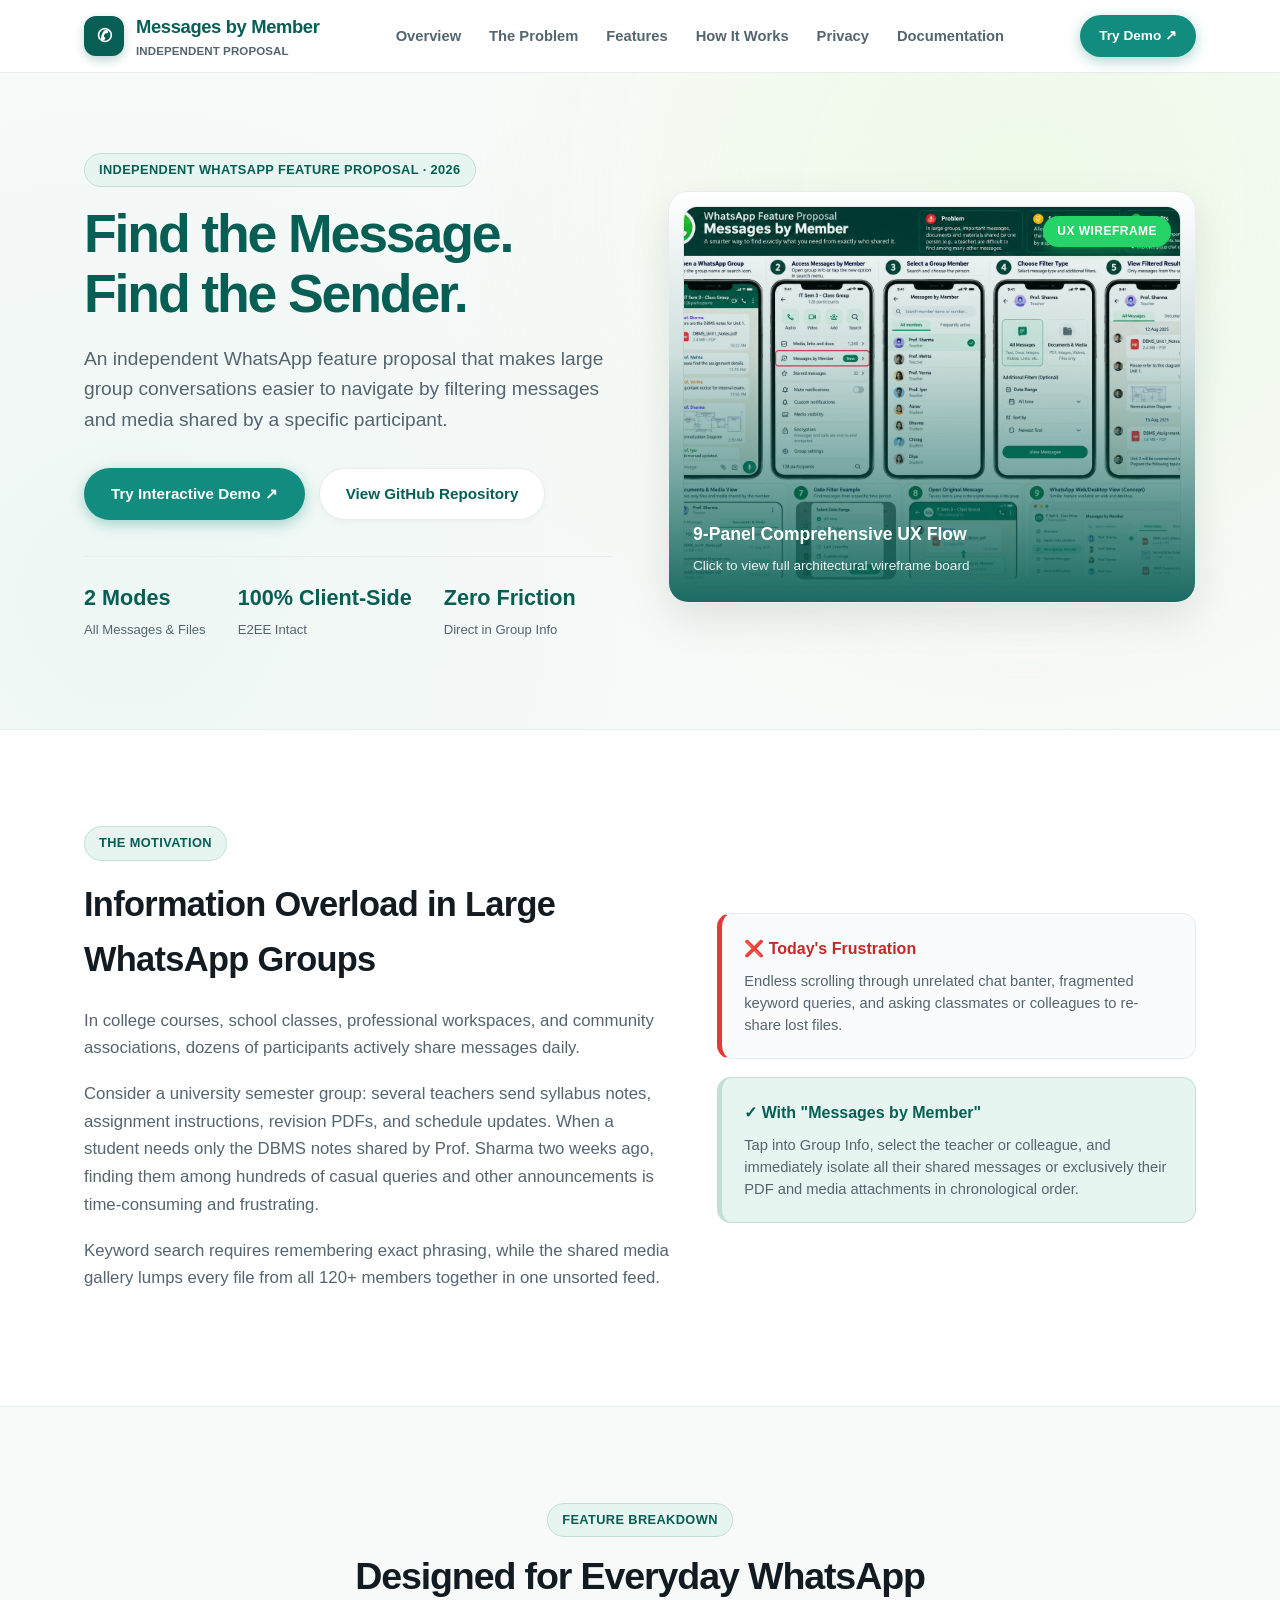
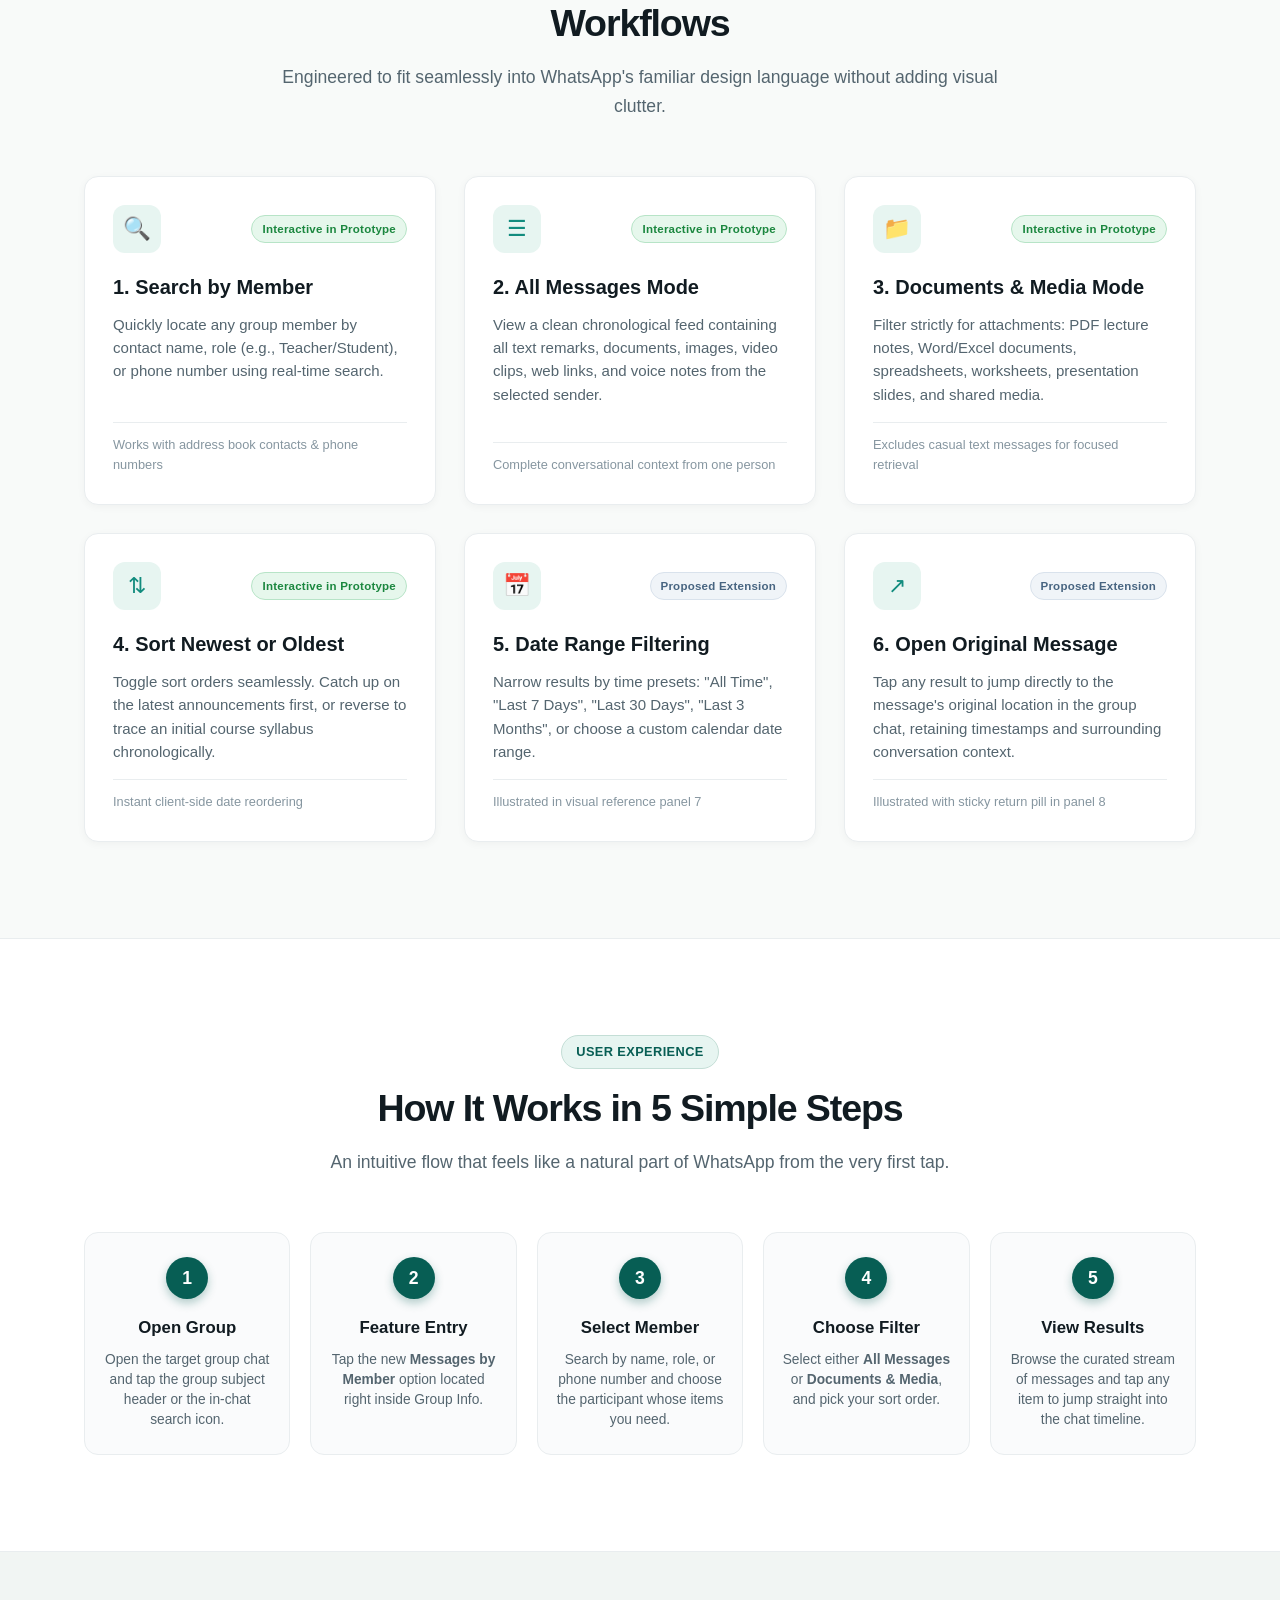
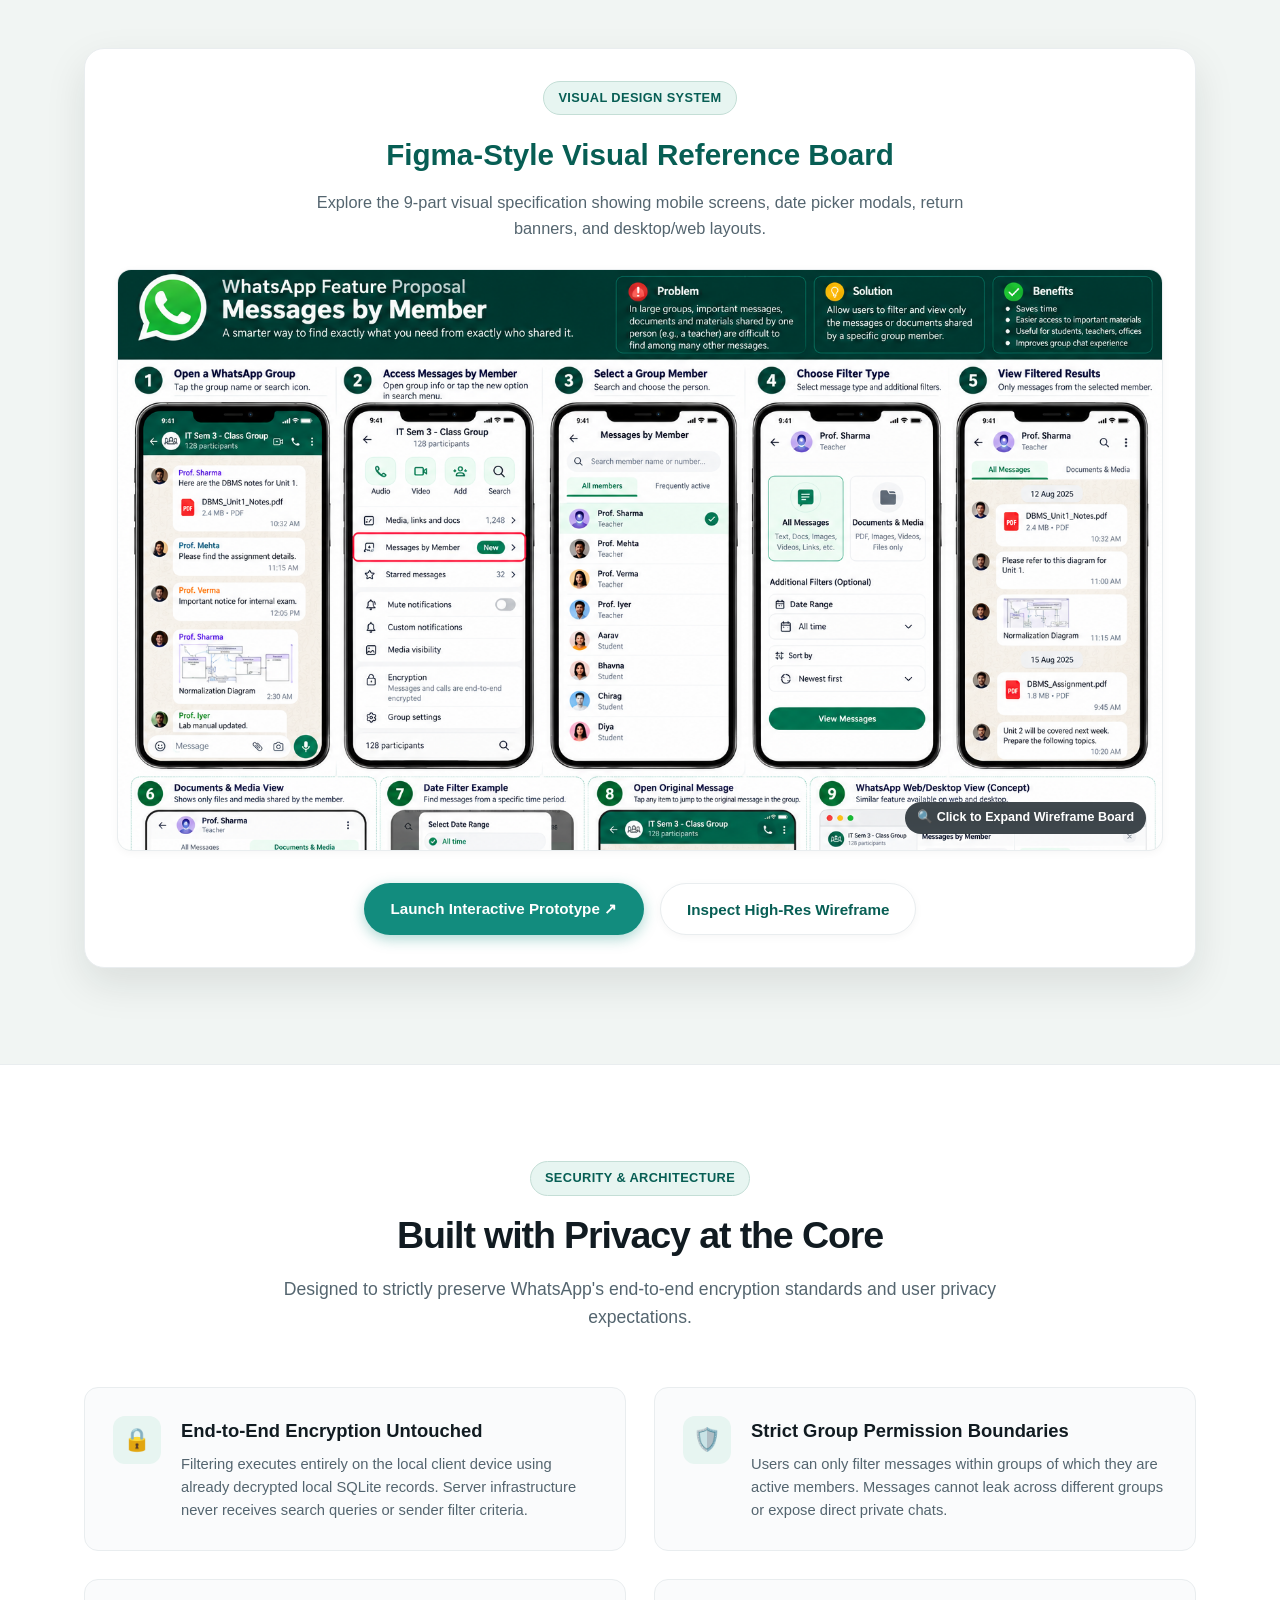
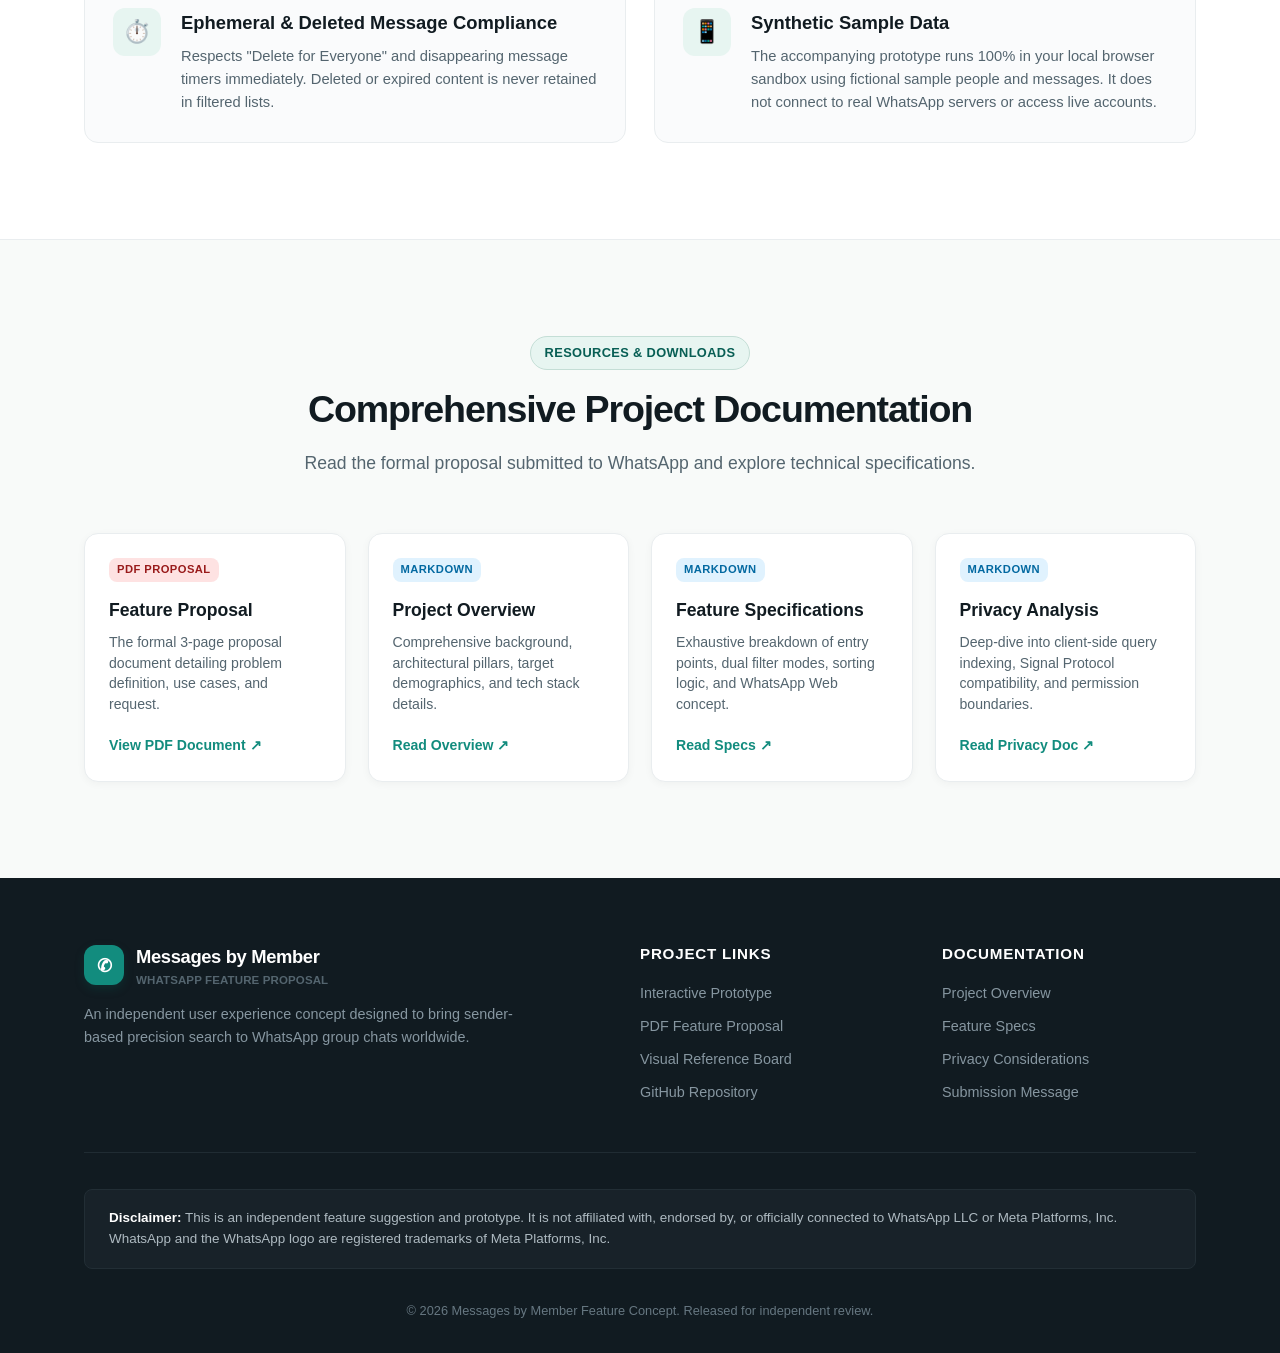
==== index.html @ f64a47fd "Add professional project homepage for GitHub Pages" ====
<!DOCTYPE html>
<html lang="en">
<head>
  <meta charset="utf-8">
  <meta name="viewport" content="width=device-width, initial-scale=1">
  <title>WhatsApp Messages by Member — Feature Proposal & Interactive Prototype</title>
  <meta name="description" content="An independent WhatsApp feature proposal that makes large group conversations easier to navigate by filtering messages and media shared by a specific participant.">
  <link rel="icon" href="data:image/svg+xml,<svg xmlns=%22http://www.w3.org/2000/svg%22 viewBox=%220 0 100 100%22><text y=%22.9em%22 font-size=%2290%22>💬</text></svg>">
  
  <style>
    /* ==========================================================================
       Design System & Variables
       ========================================================================== */
    :root {
      --wa-teal-dark: #075e54;
      --wa-teal: #128c7e;
      --wa-green: #25d366;
      --wa-green-light: #dcf8c6;
      --wa-mint: #e7f5f1;
      --wa-mint-dark: #0e6b5e;
      --bg-page: #f8faf9;
      --bg-surface: #ffffff;
      --text-main: #111b21;
      --text-muted: #54656f;
      --text-subtle: #8696a0;
      --border-light: #e9edef;
      --border-accent: #c4ded6;
      --shadow-sm: 0 2px 8px rgba(11, 20, 26, 0.04);
      --shadow-md: 0 8px 24px rgba(7, 94, 84, 0.08);
      --shadow-lg: 0 16px 40px rgba(17, 27, 33, 0.10);
      --radius-sm: 8px;
      --radius-md: 14px;
      --radius-lg: 20px;
      --radius-pill: 9999px;
      --container-max: 1160px;
      --transition: all 0.22s cubic-bezier(0.16, 1, 0.3, 1);
    }

    * {
      box-sizing: border-box;
      margin: 0;
      padding: 0;
    }

    html {
      scroll-behavior: smooth;
      font-size: 16px;
    }

    body {
      background: var(--bg-page);
      color: var(--text-main);
      font-family: -apple-system, BlinkMacSystemFont, "Segoe UI", Roboto, Helvetica, Arial, sans-serif;
      line-height: 1.6;
      -webkit-font-smoothing: antialiased;
    }

    a {
      color: inherit;
      text-decoration: none;
    }

    img {
      max-width: 100%;
      height: auto;
      display: block;
    }

    /* ==========================================================================
       Layout Utilities
       ========================================================================== */
    .container {
      max-width: var(--container-max);
      margin: 0 auto;
      padding: 0 24px;
    }

    .section-padding {
      padding: 96px 0;
    }

    .section-header {
      text-align: center;
      max-width: 720px;
      margin: 0 auto 56px;
    }

    .badge {
      display: inline-flex;
      align-items: center;
      gap: 6px;
      background: var(--wa-mint);
      color: var(--wa-teal-dark);
      padding: 6px 14px;
      border-radius: var(--radius-pill);
      font-size: 0.8rem;
      font-weight: 700;
      letter-spacing: 0.03em;
      text-transform: uppercase;
      margin-bottom: 16px;
      border: 1px solid var(--border-accent);
    }

    .section-title {
      font-size: 2.35rem;
      font-weight: 800;
      letter-spacing: -0.03em;
      color: var(--text-main);
      line-height: 1.25;
      margin-bottom: 16px;
    }

    .section-subtitle {
      font-size: 1.1rem;
      color: var(--text-muted);
      line-height: 1.6;
    }

    /* Buttons */
    .btn {
      display: inline-flex;
      align-items: center;
      justify-content: center;
      gap: 8px;
      padding: 13px 26px;
      border-radius: var(--radius-pill);
      font-size: 0.95rem;
      font-weight: 700;
      cursor: pointer;
      transition: var(--transition);
      border: 1px solid transparent;
      white-space: nowrap;
    }

    .btn-primary {
      background: var(--wa-teal);
      color: #ffffff;
      box-shadow: 0 4px 14px rgba(18, 140, 126, 0.35);
    }

    .btn-primary:hover {
      background: var(--wa-teal-dark);
      transform: translateY(-2px);
      box-shadow: 0 6px 20px rgba(7, 94, 84, 0.4);
    }

    .btn-secondary {
      background: var(--bg-surface);
      color: var(--wa-teal-dark);
      border-color: var(--border-light);
      box-shadow: var(--shadow-sm);
    }

    .btn-secondary:hover {
      background: var(--wa-mint);
      border-color: var(--border-accent);
      transform: translateY(-2px);
    }

    .btn-sm {
      padding: 9px 18px;
      font-size: 0.85rem;
    }

    /* ==========================================================================
       Header & Navigation
       ========================================================================== */
    .site-header {
      position: sticky;
      top: 0;
      z-index: 100;
      background: rgba(255, 255, 255, 0.95);
      backdrop-filter: blur(10px);
      border-bottom: 1px solid var(--border-light);
      transition: var(--transition);
    }

    .nav-inner {
      display: flex;
      align-items: center;
      justify-content: space-between;
      height: 72px;
    }

    .brand {
      display: flex;
      align-items: center;
      gap: 12px;
      font-weight: 800;
      color: var(--wa-teal-dark);
      font-size: 1.15rem;
      letter-spacing: -0.02em;
    }

    .brand-icon {
      width: 40px;
      height: 40px;
      background: var(--wa-teal-dark);
      color: #ffffff;
      border-radius: 12px;
      display: grid;
      place-items: center;
      font-size: 1.15rem;
      box-shadow: 0 4px 10px rgba(7, 94, 84, 0.25);
    }

    .brand-text small {
      display: block;
      font-size: 0.72rem;
      font-weight: 600;
      color: var(--text-muted);
      letter-spacing: 0.01em;
      text-transform: uppercase;
    }

    .nav-links {
      display: flex;
      align-items: center;
      gap: 28px;
      list-style: none;
    }

    .nav-links a {
      font-size: 0.92rem;
      font-weight: 600;
      color: var(--text-muted);
      transition: var(--transition);
    }

    .nav-links a:hover {
      color: var(--wa-teal);
    }

    .nav-actions {
      display: flex;
      align-items: center;
      gap: 12px;
    }

    .menu-toggle {
      display: none;
      background: transparent;
      border: none;
      font-size: 1.5rem;
      color: var(--wa-teal-dark);
      cursor: pointer;
      padding: 6px;
    }

    /* ==========================================================================
       Hero Section
       ========================================================================== */
    .hero {
      padding: 80px 0 88px;
      background: radial-gradient(circle at 80% 20%, rgba(220, 248, 198, 0.35), transparent 50%),
                  radial-gradient(circle at 10% 80%, rgba(231, 245, 241, 0.6), transparent 50%);
      border-bottom: 1px solid var(--border-light);
    }

    .hero-grid {
      display: grid;
      grid-template-columns: 1fr 1fr;
      gap: 56px;
      align-items: center;
    }

    .hero-content h1 {
      font-size: 3.35rem;
      font-weight: 900;
      line-height: 1.12;
      letter-spacing: -0.04em;
      color: var(--wa-teal-dark);
      margin-bottom: 20px;
    }

    .hero-lead {
      font-size: 1.2rem;
      color: var(--text-muted);
      margin-bottom: 32px;
      line-height: 1.6;
    }

    .hero-buttons {
      display: flex;
      flex-wrap: wrap;
      gap: 14px;
      margin-bottom: 36px;
    }

    .hero-stats {
      display: flex;
      gap: 32px;
      padding-top: 24px;
      border-top: 1px solid var(--border-light);
    }

    .stat-item strong {
      display: block;
      font-size: 1.35rem;
      color: var(--wa-teal-dark);
      font-weight: 800;
    }

    .stat-item span {
      font-size: 0.82rem;
      color: var(--text-muted);
    }

    .hero-preview {
      position: relative;
    }

    .preview-card {
      background: var(--bg-surface);
      border: 1px solid var(--border-light);
      border-radius: var(--radius-lg);
      padding: 14px;
      box-shadow: var(--shadow-lg);
      transition: var(--transition);
      position: relative;
      overflow: hidden;
    }

    .preview-card:hover {
      transform: translateY(-4px);
      box-shadow: 0 22px 50px rgba(7, 94, 84, 0.16);
    }

    .preview-img-wrap {
      border-radius: var(--radius-md);
      overflow: hidden;
      border: 1px solid var(--border-light);
      position: relative;
      background: #f1f5f3;
    }

    .preview-img-wrap img {
      width: 100%;
      height: 380px;
      object-fit: cover;
      object-position: top center;
      transition: transform 0.4s ease;
    }

    .preview-card:hover .preview-img-wrap img {
      transform: scale(1.02);
    }

    .preview-overlay {
      position: absolute;
      inset: 0;
      background: linear-gradient(to top, rgba(7, 94, 84, 0.92) 0%, rgba(7, 94, 84, 0.2) 60%, transparent 100%);
      display: flex;
      align-items: flex-end;
      padding: 24px;
      color: #ffffff;
    }

    .preview-overlay-text strong {
      display: block;
      font-size: 1.1rem;
      margin-bottom: 4px;
    }

    .preview-overlay-text span {
      font-size: 0.85rem;
      opacity: 0.9;
    }

    .preview-badge {
      position: absolute;
      top: 24px;
      right: 24px;
      background: var(--wa-green);
      color: #ffffff;
      padding: 6px 14px;
      border-radius: var(--radius-pill);
      font-size: 0.75rem;
      font-weight: 800;
      letter-spacing: 0.04em;
      box-shadow: 0 4px 12px rgba(37, 211, 102, 0.4);
    }

    /* ==========================================================================
       Section: Problem Statement
       ========================================================================== */
    .problem-section {
      background: var(--bg-surface);
      border-bottom: 1px solid var(--border-light);
    }

    .problem-grid {
      display: grid;
      grid-template-columns: 1.1fr 0.9fr;
      gap: 48px;
      align-items: center;
    }

    .problem-content h2 {
      font-size: 2.15rem;
      color: var(--text-main);
      font-weight: 800;
      margin-bottom: 20px;
      letter-spacing: -0.02em;
    }

    .problem-content p {
      color: var(--text-muted);
      font-size: 1.05rem;
      margin-bottom: 18px;
      line-height: 1.65;
    }

    .comparison-cards {
      display: grid;
      gap: 18px;
    }

    .comparison-card {
      padding: 22px;
      border-radius: var(--radius-md);
      border: 1px solid var(--border-light);
      background: #fafbfc;
      transition: var(--transition);
    }

    .comparison-card.pain {
      border-left: 5px solid #e53935;
    }

    .comparison-card.solution {
      border-left: 5px solid var(--wa-teal);
      background: var(--wa-mint);
      border-color: var(--border-accent);
    }

    .comparison-card h4 {
      display: flex;
      align-items: center;
      gap: 8px;
      font-size: 1rem;
      margin-bottom: 8px;
      color: var(--text-main);
    }

    .comparison-card.pain h4 {
      color: #c62828;
    }

    .comparison-card.solution h4 {
      color: var(--wa-teal-dark);
    }

    .comparison-card p {
      font-size: 0.92rem;
      color: var(--text-muted);
      line-height: 1.5;
    }

    /* ==========================================================================
       Section: Proposed Features
       ========================================================================== */
    .features-grid {
      display: grid;
      grid-template-columns: repeat(3, 1fr);
      gap: 28px;
    }

    .feature-card {
      background: var(--bg-surface);
      border: 1px solid var(--border-light);
      border-radius: var(--radius-md);
      padding: 28px;
      box-shadow: var(--shadow-sm);
      transition: var(--transition);
      display: flex;
      flex-direction: column;
    }

    .feature-card:hover {
      transform: translateY(-4px);
      box-shadow: var(--shadow-md);
      border-color: var(--border-accent);
    }

    .feature-card-header {
      display: flex;
      align-items: center;
      justify-content: space-between;
      margin-bottom: 18px;
    }

    .feature-icon {
      width: 48px;
      height: 48px;
      border-radius: 12px;
      background: var(--wa-mint);
      color: var(--wa-teal);
      display: grid;
      place-items: center;
      font-size: 1.4rem;
    }

    .status-pill {
      font-size: 0.72rem;
      font-weight: 700;
      padding: 4px 10px;
      border-radius: var(--radius-pill);
      letter-spacing: 0.02em;
    }

    .status-active {
      background: #e6f7ec;
      color: #1b873f;
      border: 1px solid #b7e4c7;
    }

    .status-concept {
      background: #f0f4f8;
      color: #486581;
      border: 1px solid #d9e2ec;
    }

    .feature-card h3 {
      font-size: 1.25rem;
      color: var(--text-main);
      margin-bottom: 10px;
      font-weight: 700;
    }

    .feature-card p {
      font-size: 0.94rem;
      color: var(--text-muted);
      line-height: 1.55;
      margin-bottom: 16px;
      flex-grow: 1;
    }

    .feature-meta {
      font-size: 0.8rem;
      color: var(--text-subtle);
      border-top: 1px solid var(--border-light);
      padding-top: 12px;
      font-weight: 500;
    }

    /* ==========================================================================
       Section: How It Works
       ========================================================================== */
    .steps-section {
      background: var(--bg-surface);
      border-top: 1px solid var(--border-light);
      border-bottom: 1px solid var(--border-light);
    }

    .steps-container {
      display: grid;
      grid-template-columns: repeat(5, 1fr);
      gap: 20px;
      position: relative;
    }

    .step-card {
      background: #fafbfc;
      border: 1px solid var(--border-light);
      border-radius: var(--radius-md);
      padding: 24px 18px;
      text-align: center;
      position: relative;
      transition: var(--transition);
    }

    .step-card:hover {
      background: #ffffff;
      border-color: var(--wa-teal);
      transform: translateY(-4px);
      box-shadow: var(--shadow-md);
    }

    .step-num {
      width: 42px;
      height: 42px;
      border-radius: 50%;
      background: var(--wa-teal-dark);
      color: #ffffff;
      font-size: 1.1rem;
      font-weight: 800;
      display: grid;
      place-items: center;
      margin: 0 auto 16px;
      box-shadow: 0 4px 10px rgba(7, 94, 84, 0.3);
    }

    .step-card h4 {
      font-size: 1.05rem;
      margin-bottom: 8px;
      color: var(--text-main);
    }

    .step-card p {
      font-size: 0.86rem;
      color: var(--text-muted);
      line-height: 1.45;
    }

    /* ==========================================================================
       Section: Prototype Preview & Wireframe Showcase
       ========================================================================== */
    .preview-section {
      background: #f1f5f3;
    }

    .showcase-box {
      background: var(--bg-surface);
      border: 1px solid var(--border-light);
      border-radius: var(--radius-lg);
      padding: 32px;
      box-shadow: var(--shadow-lg);
      text-align: center;
    }

    .showcase-header {
      max-width: 680px;
      margin: 0 auto 28px;
    }

    .showcase-header h3 {
      font-size: 1.85rem;
      color: var(--wa-teal-dark);
      font-weight: 800;
      margin-bottom: 10px;
    }

    .showcase-header p {
      color: var(--text-muted);
      font-size: 1.02rem;
    }

    .showcase-media {
      position: relative;
      border-radius: var(--radius-md);
      overflow: hidden;
      border: 1px solid var(--border-light);
      box-shadow: var(--shadow-sm);
      margin-bottom: 32px;
      background: #e2eae7;
      cursor: zoom-in;
    }

    .showcase-media img {
      width: 100%;
      max-height: 580px;
      object-fit: cover;
      object-position: top center;
      transition: transform 0.3s ease;
    }

    .showcase-media:hover img {
      transform: scale(1.01);
    }

    .zoom-hint {
      position: absolute;
      bottom: 16px;
      right: 16px;
      background: rgba(17, 27, 33, 0.8);
      color: #ffffff;
      padding: 6px 12px;
      border-radius: var(--radius-pill);
      font-size: 0.78rem;
      font-weight: 600;
      backdrop-filter: blur(4px);
    }

    .showcase-cta {
      display: flex;
      justify-content: center;
      gap: 16px;
      flex-wrap: wrap;
    }

    /* ==========================================================================
       Section: Privacy & Security
       ========================================================================== */
    .privacy-section {
      background: var(--bg-surface);
      border-top: 1px solid var(--border-light);
      border-bottom: 1px solid var(--border-light);
    }

    .privacy-grid {
      display: grid;
      grid-template-columns: repeat(2, 1fr);
      gap: 28px;
    }

    .privacy-card {
      background: #fafbfc;
      border: 1px solid var(--border-light);
      border-radius: var(--radius-md);
      padding: 28px;
      display: flex;
      gap: 20px;
      transition: var(--transition);
    }

    .privacy-card:hover {
      background: #ffffff;
      border-color: var(--border-accent);
      box-shadow: var(--shadow-sm);
    }

    .privacy-icon {
      width: 48px;
      height: 48px;
      border-radius: 12px;
      background: var(--wa-mint);
      color: var(--wa-teal-dark);
      display: grid;
      place-items: center;
      font-size: 1.4rem;
      flex-shrink: 0;
    }

    .privacy-text h4 {
      font-size: 1.15rem;
      margin-bottom: 8px;
      color: var(--text-main);
    }

    .privacy-text p {
      font-size: 0.92rem;
      color: var(--text-muted);
      line-height: 1.55;
    }

    /* ==========================================================================
       Section: Project Documentation
       ========================================================================== */
    .docs-grid {
      display: grid;
      grid-template-columns: repeat(4, 1fr);
      gap: 22px;
    }

    .doc-card {
      background: var(--bg-surface);
      border: 1px solid var(--border-light);
      border-radius: var(--radius-md);
      padding: 24px;
      display: flex;
      flex-direction: column;
      transition: var(--transition);
      box-shadow: var(--shadow-sm);
    }

    .doc-card:hover {
      transform: translateY(-4px);
      box-shadow: var(--shadow-md);
      border-color: var(--wa-teal);
    }

    .doc-badge {
      align-self: flex-start;
      font-size: 0.7rem;
      font-weight: 800;
      padding: 3px 8px;
      border-radius: var(--radius-sm);
      margin-bottom: 14px;
      text-transform: uppercase;
      letter-spacing: 0.04em;
    }

    .doc-badge.pdf {
      background: #fee2e2;
      color: #991b1b;
    }

    .doc-badge.md {
      background: #e0f2fe;
      color: #0369a1;
    }

    .doc-card h4 {
      font-size: 1.1rem;
      margin-bottom: 8px;
      color: var(--text-main);
    }

    .doc-card p {
      font-size: 0.88rem;
      color: var(--text-muted);
      line-height: 1.45;
      margin-bottom: 20px;
      flex-grow: 1;
    }

    .doc-link {
      font-size: 0.88rem;
      font-weight: 700;
      color: var(--wa-teal);
      display: inline-flex;
      align-items: center;
      gap: 4px;
      transition: var(--transition);
    }

    .doc-card:hover .doc-link {
      color: var(--wa-teal-dark);
      transform: translateX(3px);
    }

    /* ==========================================================================
       Footer
       ========================================================================== */
    .site-footer {
      background: #111b21;
      color: #8696a0;
      padding: 64px 0 32px;
      font-size: 0.9rem;
    }

    .footer-top {
      display: grid;
      grid-template-columns: 2fr 1fr 1fr;
      gap: 48px;
      padding-bottom: 48px;
      border-bottom: 1px solid #202c33;
    }

    .footer-brand .brand {
      color: #ffffff;
      margin-bottom: 14px;
    }

    .footer-brand .brand-icon {
      background: var(--wa-teal);
    }

    .footer-brand p {
      max-width: 440px;
      line-height: 1.6;
      color: #8696a0;
    }

    .footer-col h5 {
      color: #ffffff;
      font-size: 0.95rem;
      font-weight: 700;
      margin-bottom: 16px;
      text-transform: uppercase;
      letter-spacing: 0.05em;
    }

    .footer-col ul {
      list-style: none;
      display: grid;
      gap: 10px;
    }

    .footer-col a {
      color: #8696a0;
      transition: var(--transition);
    }

    .footer-col a:hover {
      color: var(--wa-green);
    }

    .footer-disclaimer {
      margin-top: 36px;
      padding: 18px 24px;
      background: #182229;
      border: 1px solid #222e35;
      border-radius: var(--radius-sm);
      font-size: 0.84rem;
      line-height: 1.55;
      color: #aebac1;
    }

    .footer-disclaimer strong {
      color: #ffffff;
    }

    .footer-bottom {
      margin-top: 32px;
      text-align: center;
      font-size: 0.8rem;
      color: #667781;
    }

    /* ==========================================================================
       Modal Lightbox for Visual Reference
       ========================================================================== */
    .lightbox-modal {
      display: none;
      position: fixed;
      inset: 0;
      background: rgba(11, 20, 26, 0.92);
      z-index: 1000;
      padding: 24px;
      overflow-y: auto;
      place-items: center;
      backdrop-filter: blur(6px);
    }

    .lightbox-modal.active {
      display: grid;
    }

    .lightbox-content {
      max-width: 1200px;
      width: 100%;
      position: relative;
      background: #ffffff;
      border-radius: var(--radius-md);
      overflow: hidden;
      box-shadow: 0 24px 60px rgba(0, 0, 0, 0.5);
    }

    .lightbox-close {
      position: absolute;
      top: 14px;
      right: 14px;
      width: 38px;
      height: 38px;
      background: rgba(17, 27, 33, 0.85);
      color: #ffffff;
      border: none;
      border-radius: 50%;
      font-size: 1.3rem;
      cursor: pointer;
      display: grid;
      place-items: center;
      transition: var(--transition);
      z-index: 10;
    }

    .lightbox-close:hover {
      background: var(--wa-teal);
    }

    /* ==========================================================================
       Responsive Breakpoints
       ========================================================================== */
    @media (max-width: 1024px) {
      .hero-grid {
        grid-template-columns: 1fr;
        gap: 40px;
      }
      .hero-content {
        text-align: center;
      }
      .hero-buttons {
        justify-content: center;
      }
      .hero-stats {
        justify-content: center;
      }
      .features-grid {
        grid-template-columns: repeat(2, 1fr);
      }
      .steps-container {
        grid-template-columns: repeat(3, 1fr);
      }
      .docs-grid {
        grid-template-columns: repeat(2, 1fr);
      }
      .problem-grid {
        grid-template-columns: 1fr;
      }
    }

    @media (max-width: 768px) {
      .section-padding {
        padding: 64px 0;
      }
      .section-title {
        font-size: 1.95rem;
      }
      .hero-content h1 {
        font-size: 2.35rem;
      }
      .hero-lead {
        font-size: 1.05rem;
      }
      .nav-links {
        display: none;
        position: absolute;
        top: 72px;
        left: 0;
        right: 0;
        background: #ffffff;
        flex-direction: column;
        padding: 24px;
        border-bottom: 1px solid var(--border-light);
        box-shadow: var(--shadow-md);
        gap: 16px;
      }
      .nav-links.active {
        display: flex;
      }
      .menu-toggle {
        display: block;
      }
      .features-grid {
        grid-template-columns: 1fr;
      }
      .steps-container {
        grid-template-columns: 1fr;
      }
      .privacy-grid {
        grid-template-columns: 1fr;
      }
      .docs-grid {
        grid-template-columns: 1fr;
      }
      .footer-top {
        grid-template-columns: 1fr;
        gap: 32px;
      }
    }
  </style>
</head>
<body>

  <!-- ==========================================================================
       1. Navigation Bar
       ========================================================================== -->
  <header class="site-header">
    <div class="container nav-inner">
      <a href="#" class="brand" aria-label="Messages by Member Homepage">
        <div class="brand-icon">✆</div>
        <div class="brand-text">
          Messages by Member
          <small>Independent Proposal</small>
        </div>
      </a>

      <ul class="nav-links" id="navLinks">
        <li><a href="#overview">Overview</a></li>
        <li><a href="#problem">The Problem</a></li>
        <li><a href="#features">Features</a></li>
        <li><a href="#how-it-works">How It Works</a></li>
        <li><a href="#privacy">Privacy</a></li>
        <li><a href="#docs">Documentation</a></li>
      </ul>

      <div class="nav-actions">
        <a href="prototype/" class="btn btn-primary btn-sm">Try Demo ↗</a>
        <button class="menu-toggle" id="menuToggle" aria-label="Toggle Navigation Menu">☰</button>
      </div>
    </div>
  </header>

  <!-- ==========================================================================
       2. Hero Section
       ========================================================================== -->
  <section class="hero" id="overview">
    <div class="container hero-grid">
      <div class="hero-content">
        <span class="badge">Independent WhatsApp Feature Proposal · 2026</span>
        <h1>Find the Message. Find the Sender.</h1>
        <p class="hero-lead">
          An independent WhatsApp feature proposal that makes large group conversations easier to navigate by filtering messages and media shared by a specific participant.
        </p>
        <div class="hero-buttons">
          <a href="prototype/" class="btn btn-primary">Try Interactive Demo ↗</a>
          <a href="https://github.com/Dev24100/WhatsApp-Messages-by-Member" target="_blank" rel="noopener noreferrer" class="btn btn-secondary">
            View GitHub Repository
          </a>
        </div>
        <div class="hero-stats">
          <div class="stat-item">
            <strong>2 Modes</strong>
            <span>All Messages &amp; Files</span>
          </div>
          <div class="stat-item">
            <strong>100% Client-Side</strong>
            <span>E2EE Intact</span>
          </div>
          <div class="stat-item">
            <strong>Zero Friction</strong>
            <span>Direct in Group Info</span>
          </div>
        </div>
      </div>

      <div class="hero-preview">
        <div class="preview-card" onclick="openLightbox()" style="cursor: pointer;" title="Click to view full wireframe reference">
          <div class="preview-img-wrap">
            <img src="design/visual-reference.png" alt="WhatsApp Messages by Member - Visual Reference Board Preview" loading="lazy">
          </div>
          <div class="preview-overlay">
            <div class="preview-overlay-text">
              <strong>9-Panel Comprehensive UX Flow</strong>
              <span>Click to view full architectural wireframe board</span>
            </div>
          </div>
          <span class="preview-badge">UX WIREFRAME</span>
        </div>
      </div>
    </div>
  </section>

  <!-- ==========================================================================
       3. Problem Statement Section
       ========================================================================== -->
  <section class="section-padding problem-section" id="problem">
    <div class="container problem-grid">
      <div class="problem-content">
        <span class="badge">The Motivation</span>
        <h2>Information Overload in Large WhatsApp Groups</h2>
        <p>
          In college courses, school classes, professional workspaces, and community associations, dozens of participants actively share messages daily.
        </p>
        <p>
          Consider a university semester group: several teachers send syllabus notes, assignment instructions, revision PDFs, and schedule updates. When a student needs only the DBMS notes shared by Prof. Sharma two weeks ago, finding them among hundreds of casual queries and other announcements is time-consuming and frustrating.
        </p>
        <p>
          Keyword search requires remembering exact phrasing, while the shared media gallery lumps every file from all 120+ members together in one unsorted feed.
        </p>
      </div>

      <div class="comparison-cards">
        <div class="comparison-card pain">
          <h4>❌ Today's Frustration</h4>
          <p>
            Endless scrolling through unrelated chat banter, fragmented keyword queries, and asking classmates or colleagues to re-share lost files.
          </p>
        </div>

        <div class="comparison-card solution">
          <h4>✓ With "Messages by Member"</h4>
          <p>
            Tap into Group Info, select the teacher or colleague, and immediately isolate all their shared messages or exclusively their PDF and media attachments in chronological order.
          </p>
        </div>
      </div>
    </div>
  </section>

  <!-- ==========================================================================
       4. Proposed Features Section
       ========================================================================== -->
  <section class="section-padding" id="features">
    <div class="container">
      <div class="section-header">
        <span class="badge">Feature Breakdown</span>
        <h2 class="section-title">Designed for Everyday WhatsApp Workflows</h2>
        <p class="section-subtitle">
          Engineered to fit seamlessly into WhatsApp's familiar design language without adding visual clutter.
        </p>
      </div>

      <div class="features-grid">
        <!-- Feature 1 -->
        <div class="feature-card">
          <div class="feature-card-header">
            <div class="feature-icon">🔍</div>
            <span class="status-pill status-active">Interactive in Prototype</span>
          </div>
          <h3>1. Search by Member</h3>
          <p>
            Quickly locate any group member by contact name, role (e.g., Teacher/Student), or phone number using real-time search.
          </p>
          <div class="feature-meta">Works with address book contacts &amp; phone numbers</div>
        </div>

        <!-- Feature 2 -->
        <div class="feature-card">
          <div class="feature-card-header">
            <div class="feature-icon">☰</div>
            <span class="status-pill status-active">Interactive in Prototype</span>
          </div>
          <h3>2. All Messages Mode</h3>
          <p>
            View a clean chronological feed containing all text remarks, documents, images, video clips, web links, and voice notes from the selected sender.
          </p>
          <div class="feature-meta">Complete conversational context from one person</div>
        </div>

        <!-- Feature 3 -->
        <div class="feature-card">
          <div class="feature-card-header">
            <div class="feature-icon">📁</div>
            <span class="status-pill status-active">Interactive in Prototype</span>
          </div>
          <h3>3. Documents &amp; Media Mode</h3>
          <p>
            Filter strictly for attachments: PDF lecture notes, Word/Excel documents, spreadsheets, worksheets, presentation slides, and shared media.
          </p>
          <div class="feature-meta">Excludes casual text messages for focused retrieval</div>
        </div>

        <!-- Feature 4 -->
        <div class="feature-card">
          <div class="feature-card-header">
            <div class="feature-icon">⇅</div>
            <span class="status-pill status-active">Interactive in Prototype</span>
          </div>
          <h3>4. Sort Newest or Oldest</h3>
          <p>
            Toggle sort orders seamlessly. Catch up on the latest announcements first, or reverse to trace an initial course syllabus chronologically.
          </p>
          <div class="feature-meta">Instant client-side date reordering</div>
        </div>

        <!-- Feature 5 -->
        <div class="feature-card">
          <div class="feature-card-header">
            <div class="feature-icon">📅</div>
            <span class="status-pill status-concept">Proposed Extension</span>
          </div>
          <h3>5. Date Range Filtering</h3>
          <p>
            Narrow results by time presets: "All Time", "Last 7 Days", "Last 30 Days", "Last 3 Months", or choose a custom calendar date range.
          </p>
          <div class="feature-meta">Illustrated in visual reference panel 7</div>
        </div>

        <!-- Feature 6 -->
        <div class="feature-card">
          <div class="feature-card-header">
            <div class="feature-icon">↗</div>
            <span class="status-pill status-concept">Proposed Extension</span>
          </div>
          <h3>6. Open Original Message</h3>
          <p>
            Tap any result to jump directly to the message's original location in the group chat, retaining timestamps and surrounding conversation context.
          </p>
          <div class="feature-meta">Illustrated with sticky return pill in panel 8</div>
        </div>
      </div>
    </div>
  </section>

  <!-- ==========================================================================
       5. How It Works Section
       ========================================================================== -->
  <section class="section-padding steps-section" id="how-it-works">
    <div class="container">
      <div class="section-header">
        <span class="badge">User Experience</span>
        <h2 class="section-title">How It Works in 5 Simple Steps</h2>
        <p class="section-subtitle">
          An intuitive flow that feels like a natural part of WhatsApp from the very first tap.
        </p>
      </div>

      <div class="steps-container">
        <!-- Step 1 -->
        <div class="step-card">
          <div class="step-num">1</div>
          <h4>Open Group</h4>
          <p>Open the target group chat and tap the group subject header or the in-chat search icon.</p>
        </div>

        <!-- Step 2 -->
        <div class="step-card">
          <div class="step-num">2</div>
          <h4>Feature Entry</h4>
          <p>Tap the new <strong>Messages by Member</strong> option located right inside Group Info.</p>
        </div>

        <!-- Step 3 -->
        <div class="step-card">
          <div class="step-num">3</div>
          <h4>Select Member</h4>
          <p>Search by name, role, or phone number and choose the participant whose items you need.</p>
        </div>

        <!-- Step 4 -->
        <div class="step-card">
          <div class="step-num">4</div>
          <h4>Choose Filter</h4>
          <p>Select either <strong>All Messages</strong> or <strong>Documents &amp; Media</strong>, and pick your sort order.</p>
        </div>

        <!-- Step 5 -->
        <div class="step-card">
          <div class="step-num">5</div>
          <h4>View Results</h4>
          <p>Browse the curated stream of messages and tap any item to jump straight into the chat timeline.</p>
        </div>
      </div>
    </div>
  </section>

  <!-- ==========================================================================
       6. Prototype Preview & Visual Reference
       ========================================================================== -->
  <section class="section-padding preview-section">
    <div class="container">
      <div class="showcase-box">
        <div class="showcase-header">
          <span class="badge">Visual Design System</span>
          <h3>Figma-Style Visual Reference Board</h3>
          <p>
            Explore the 9-part visual specification showing mobile screens, date picker modals, return banners, and desktop/web layouts.
          </p>
        </div>

        <div class="showcase-media" onclick="openLightbox()" title="Click to open full-resolution wireframe board">
          <img src="design/visual-reference.png" alt="WhatsApp Messages by Member - Full Wireframe Board">
          <div class="zoom-hint">🔍 Click to Expand Wireframe Board</div>
        </div>

        <div class="showcase-cta">
          <a href="prototype/" class="btn btn-primary">Launch Interactive Prototype ↗</a>
          <button onclick="openLightbox()" class="btn btn-secondary">Inspect High-Res Wireframe</button>
        </div>
      </div>
    </div>
  </section>

  <!-- ==========================================================================
       7. Privacy & Security Section
       ========================================================================== -->
  <section class="section-padding privacy-section" id="privacy">
    <div class="container">
      <div class="section-header">
        <span class="badge">Security &amp; Architecture</span>
        <h2 class="section-title">Built with Privacy at the Core</h2>
        <p class="section-subtitle">
          Designed to strictly preserve WhatsApp's end-to-end encryption standards and user privacy expectations.
        </p>
      </div>

      <div class="privacy-grid">
        <div class="privacy-card">
          <div class="privacy-icon">🔒</div>
          <div class="privacy-text">
            <h4>End-to-End Encryption Untouched</h4>
            <p>
              Filtering executes entirely on the local client device using already decrypted local SQLite records. Server infrastructure never receives search queries or sender filter criteria.
            </p>
          </div>
        </div>

        <div class="privacy-card">
          <div class="privacy-icon">🛡️</div>
          <div class="privacy-text">
            <h4>Strict Group Permission Boundaries</h4>
            <p>
              Users can only filter messages within groups of which they are active members. Messages cannot leak across different groups or expose direct private chats.
            </p>
          </div>
        </div>

        <div class="privacy-card">
          <div class="privacy-icon">⏱️</div>
          <div class="privacy-text">
            <h4>Ephemeral &amp; Deleted Message Compliance</h4>
            <p>
              Respects "Delete for Everyone" and disappearing message timers immediately. Deleted or expired content is never retained in filtered lists.
            </p>
          </div>
        </div>

        <div class="privacy-card">
          <div class="privacy-icon">📱</div>
          <div class="privacy-text">
            <h4>Synthetic Sample Data</h4>
            <p>
              The accompanying prototype runs 100% in your local browser sandbox using fictional sample people and messages. It does not connect to real WhatsApp servers or access live accounts.
            </p>
          </div>
        </div>
      </div>
    </div>
  </section>

  <!-- ==========================================================================
       8. Project Documentation Section
       ========================================================================== -->
  <section class="section-padding" id="docs">
    <div class="container">
      <div class="section-header">
        <span class="badge">Resources &amp; Downloads</span>
        <h2 class="section-title">Comprehensive Project Documentation</h2>
        <p class="section-subtitle">
          Read the formal proposal submitted to WhatsApp and explore technical specifications.
        </p>
      </div>

      <div class="docs-grid">
        <!-- Doc 1 -->
        <a href="proposal/Messages_by_Member_Feature_Proposal.pdf" target="_blank" class="doc-card">
          <span class="doc-badge pdf">PDF Proposal</span>
          <h4>Feature Proposal</h4>
          <p>The formal 3-page proposal document detailing problem definition, use cases, and request.</p>
          <span class="doc-link">View PDF Document ↗</span>
        </a>

        <!-- Doc 2 -->
        <a href="docs/project-overview.md" class="doc-card">
          <span class="doc-badge md">Markdown</span>
          <h4>Project Overview</h4>
          <p>Comprehensive background, architectural pillars, target demographics, and tech stack details.</p>
          <span class="doc-link">Read Overview ↗</span>
        </a>

        <!-- Doc 3 -->
        <a href="docs/features.md" class="doc-card">
          <span class="doc-badge md">Markdown</span>
          <h4>Feature Specifications</h4>
          <p>Exhaustive breakdown of entry points, dual filter modes, sorting logic, and WhatsApp Web concept.</p>
          <span class="doc-link">Read Specs ↗</span>
        </a>

        <!-- Doc 4 -->
        <a href="docs/privacy-considerations.md" class="doc-card">
          <span class="doc-badge md">Markdown</span>
          <h4>Privacy Analysis</h4>
          <p>Deep-dive into client-side query indexing, Signal Protocol compatibility, and permission boundaries.</p>
          <span class="doc-link">Read Privacy Doc ↗</span>
        </a>
      </div>
    </div>
  </section>

  <!-- ==========================================================================
       9. Footer
       ========================================================================== -->
  <footer class="site-footer">
    <div class="container">
      <div class="footer-top">
        <div class="footer-brand">
          <div class="brand">
            <div class="brand-icon">✆</div>
            <div class="brand-text">
              Messages by Member
              <small>WhatsApp Feature Proposal</small>
            </div>
          </div>
          <p>
            An independent user experience concept designed to bring sender-based precision search to WhatsApp group chats worldwide.
          </p>
        </div>

        <div class="footer-col">
          <h5>Project Links</h5>
          <ul>
            <li><a href="prototype/">Interactive Prototype</a></li>
            <li><a href="proposal/Messages_by_Member_Feature_Proposal.pdf" target="_blank">PDF Feature Proposal</a></li>
            <li><a href="design/visual-reference.png" target="_blank">Visual Reference Board</a></li>
            <li><a href="https://github.com/Dev24100/WhatsApp-Messages-by-Member" target="_blank" rel="noopener noreferrer">GitHub Repository</a></li>
          </ul>
        </div>

        <div class="footer-col">
          <h5>Documentation</h5>
          <ul>
            <li><a href="docs/project-overview.md">Project Overview</a></li>
            <li><a href="docs/features.md">Feature Specs</a></li>
            <li><a href="docs/privacy-considerations.md">Privacy Considerations</a></li>
            <li><a href="proposal/submission-message.txt">Submission Message</a></li>
          </ul>
        </div>
      </div>

      <div class="footer-disclaimer">
        <strong>Disclaimer:</strong> This is an independent feature suggestion and prototype. It is not affiliated with, endorsed by, or officially connected to WhatsApp LLC or Meta Platforms, Inc. WhatsApp and the WhatsApp logo are registered trademarks of Meta Platforms, Inc.
      </div>

      <div class="footer-bottom">
        &copy; 2026 Messages by Member Feature Concept. Released for independent review.
      </div>
    </div>
  </footer>

  <!-- ==========================================================================
       Lightbox Modal
       ========================================================================== -->
  <div class="lightbox-modal" id="lightboxModal" onclick="closeLightbox(event)">
    <div class="lightbox-content">
      <button class="lightbox-close" onclick="closeLightbox(event)" aria-label="Close Preview">&times;</button>
      <img src="design/visual-reference.png" alt="High-Resolution Visual Reference Board" style="width: 100%; display: block;">
    </div>
  </div>

  <!-- ==========================================================================
       Interactive Logic (Mobile Nav & Lightbox)
       ========================================================================== -->
  <script>
    // Mobile navigation toggle
    const menuToggle = document.getElementById('menuToggle');
    const navLinks = document.getElementById('navLinks');

    if (menuToggle && navLinks) {
      menuToggle.addEventListener('click', () => {
        navLinks.classList.toggle('active');
        menuToggle.textContent = navLinks.classList.contains('active') ? '✕' : '☰';
      });

      // Close mobile menu on link click
      navLinks.querySelectorAll('a').forEach(link => {
        link.addEventListener('click', () => {
          navLinks.classList.remove('active');
          menuToggle.textContent = '☰';
        });
      });
    }

    // Lightbox modal handlers
    function openLightbox() {
      const modal = document.getElementById('lightboxModal');
      if (modal) modal.classList.add('active');
      document.body.style.overflow = 'hidden';
    }

    function closeLightbox(e) {
      if (e.target.classList.contains('lightbox-modal') || e.target.classList.contains('lightbox-close')) {
        const modal = document.getElementById('lightboxModal');
        if (modal) modal.classList.remove('active');
        document.body.style.overflow = '';
      }
    }

    // Keyboard escape key to close lightbox
    document.addEventListener('keydown', (e) => {
      if (e.key === 'Escape') {
        const modal = document.getElementById('lightboxModal');
        if (modal && modal.classList.contains('active')) {
          modal.classList.remove('active');
          document.body.style.overflow = '';
        }
      }
    });
  </script>
</body>
</html>
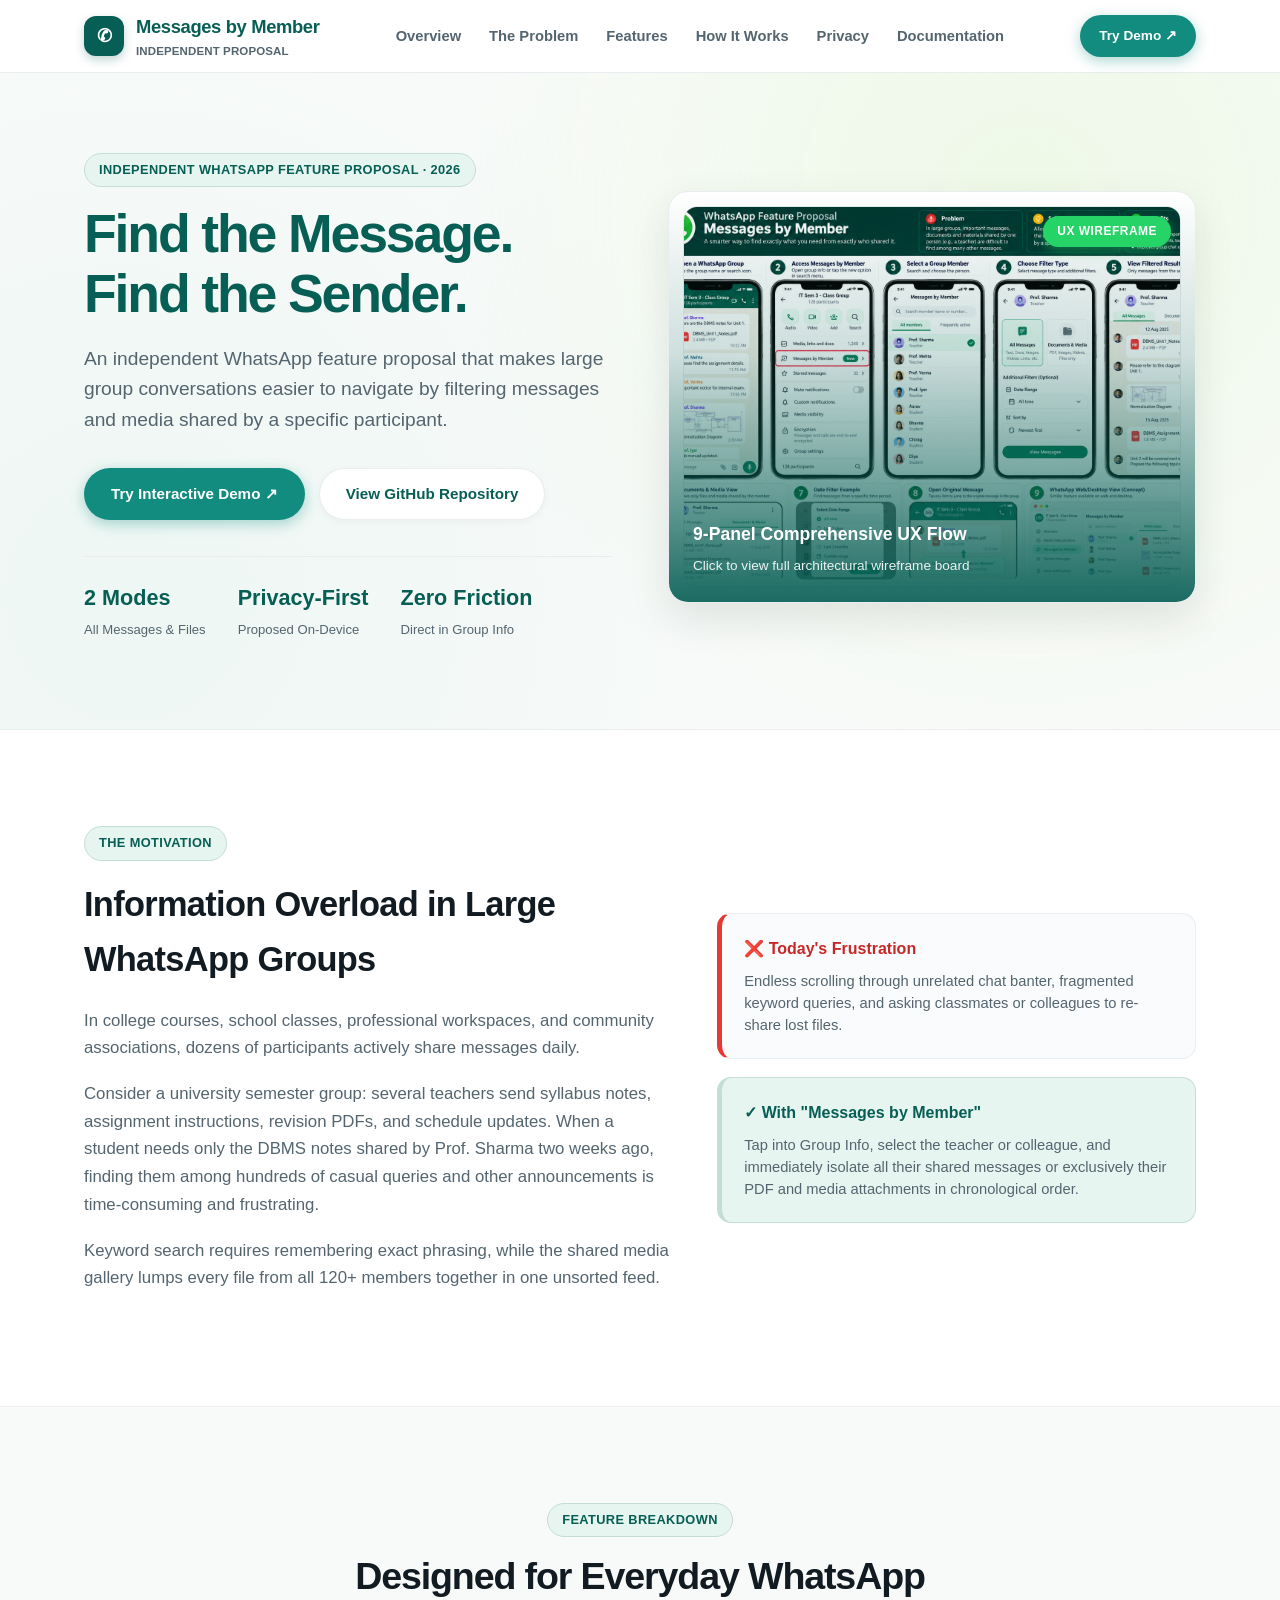
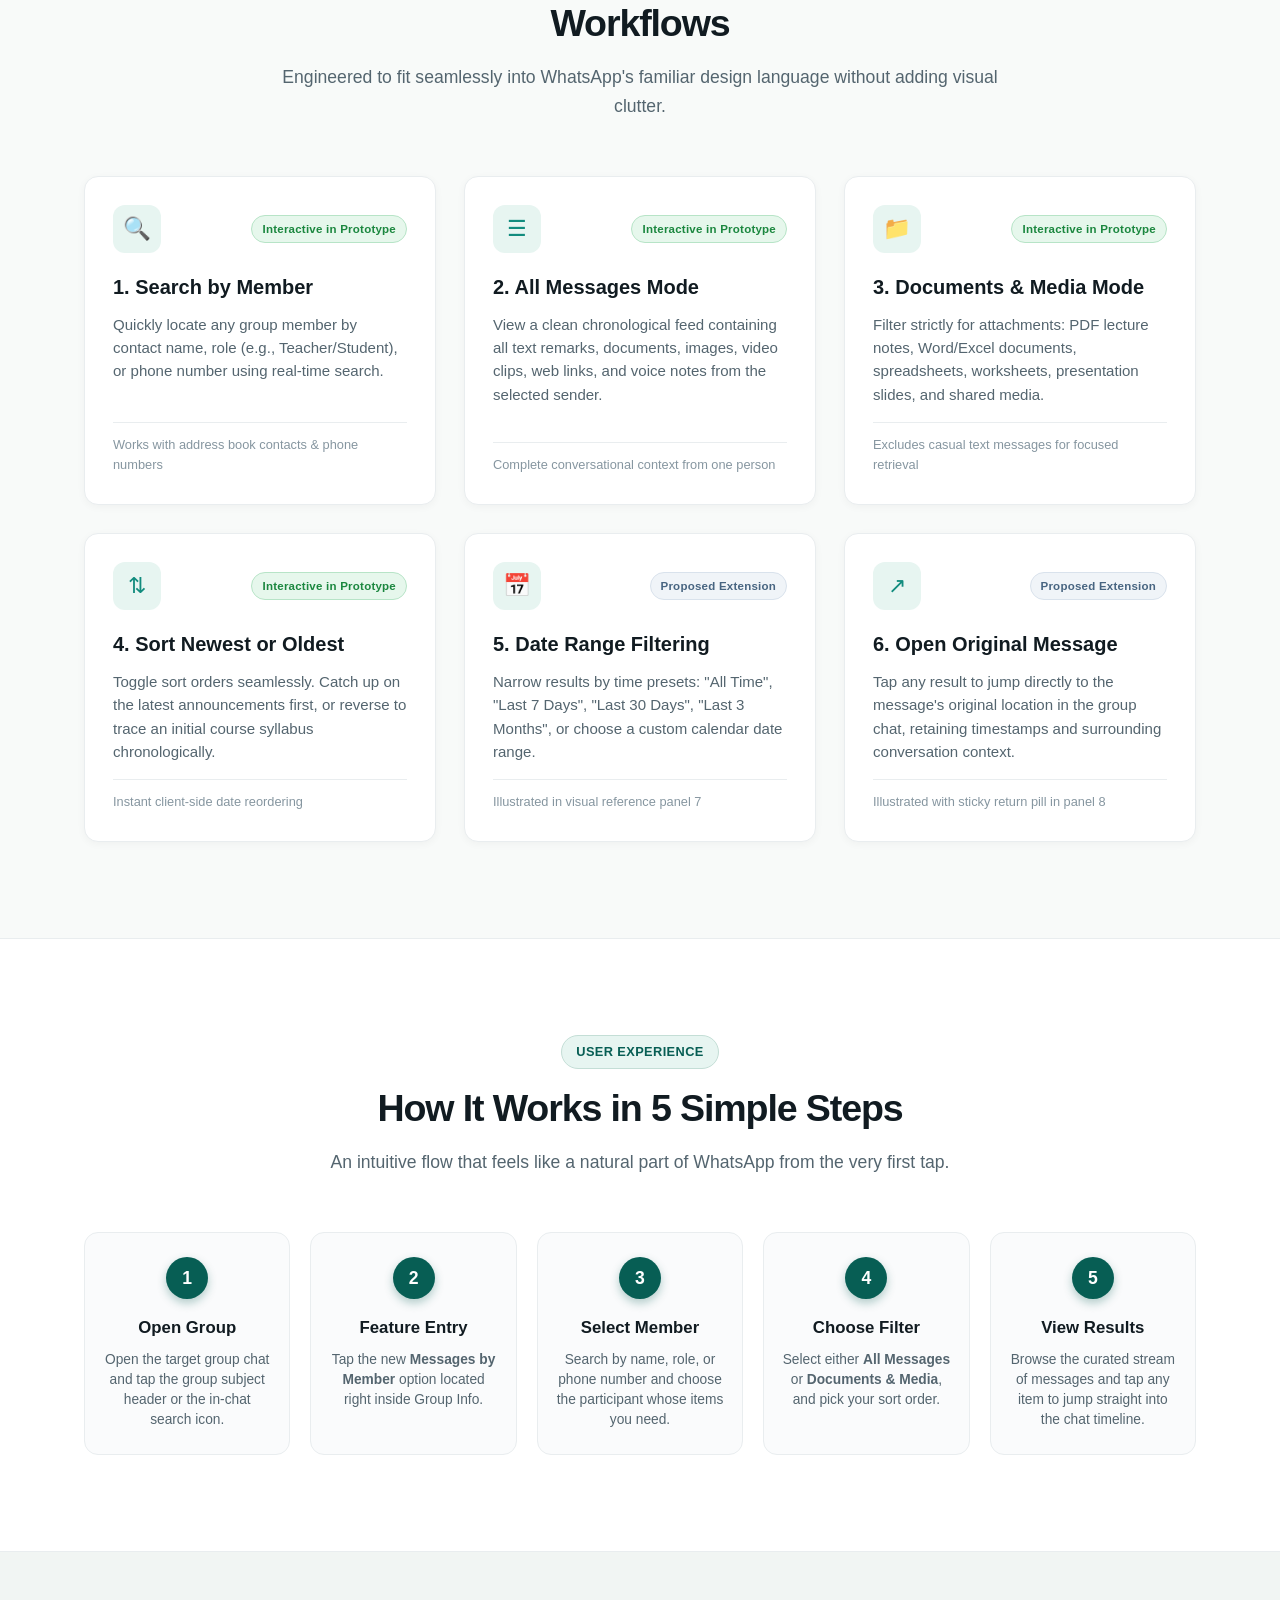
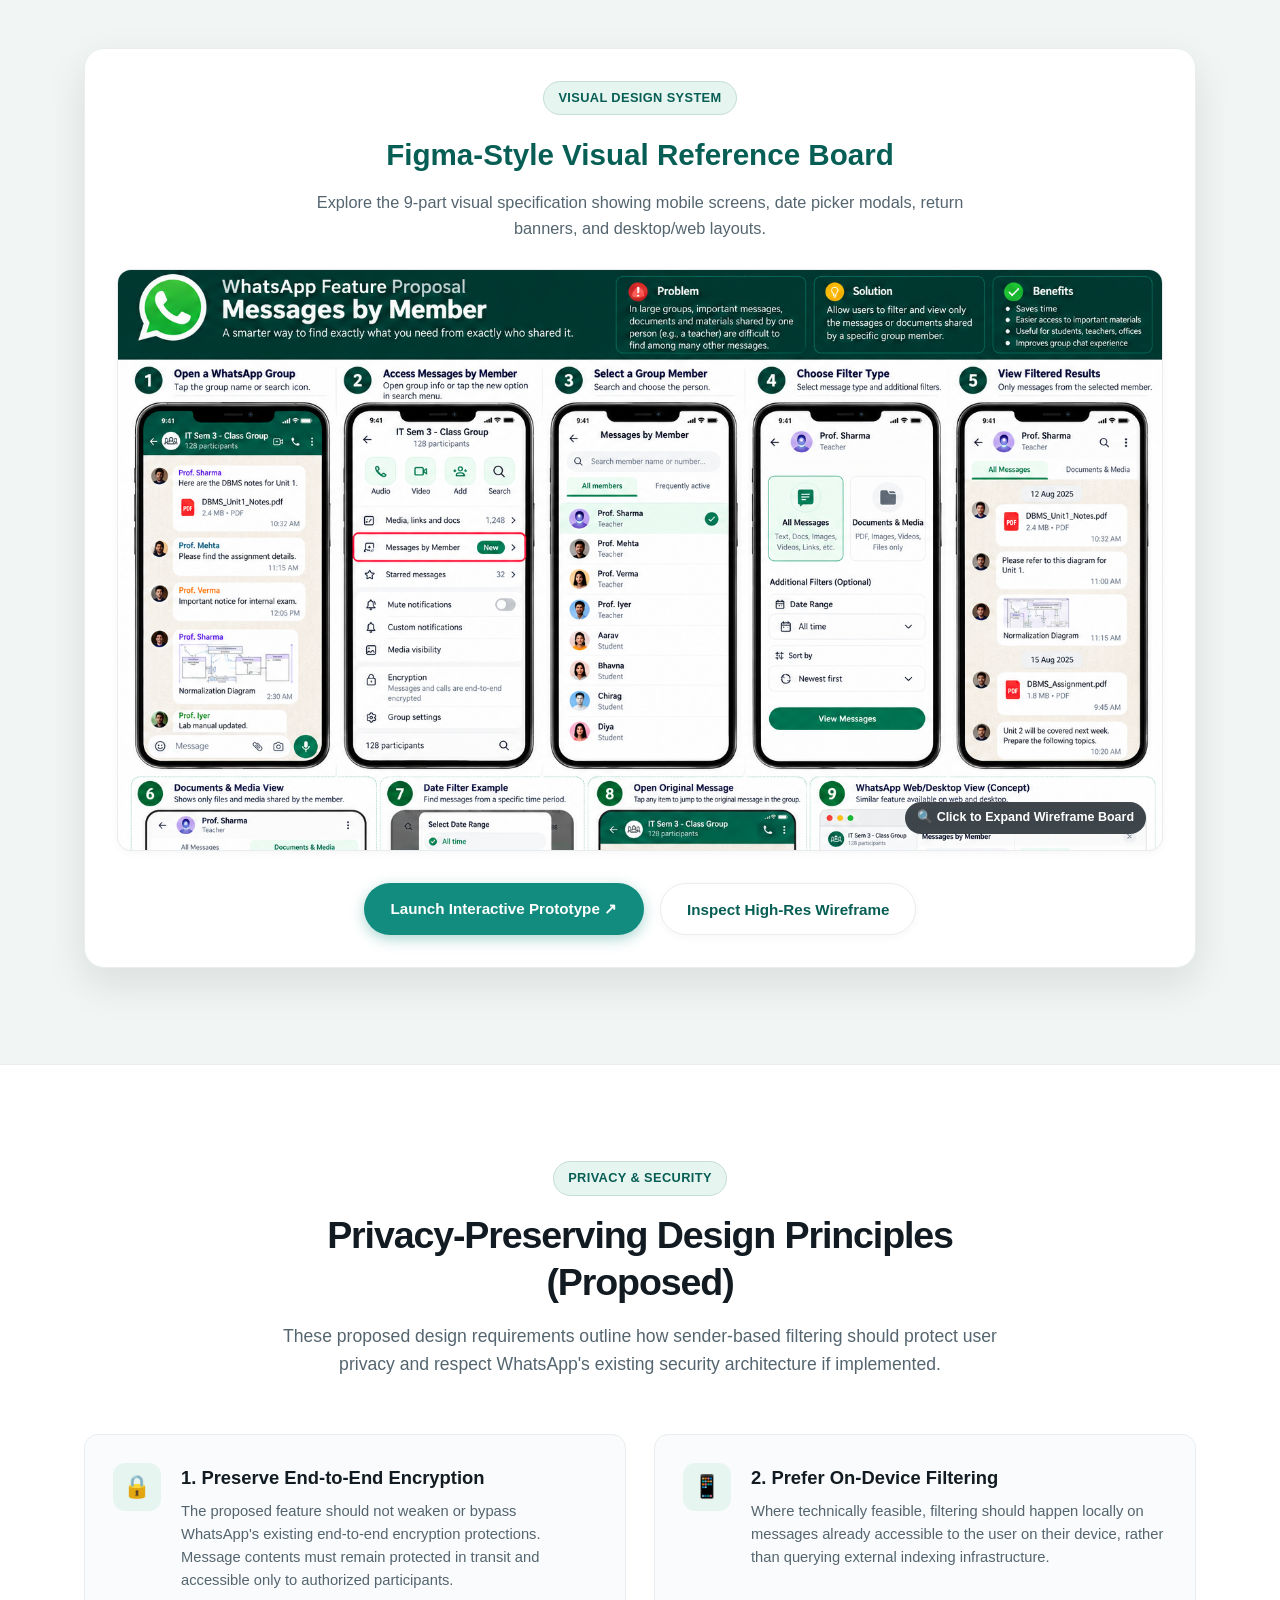
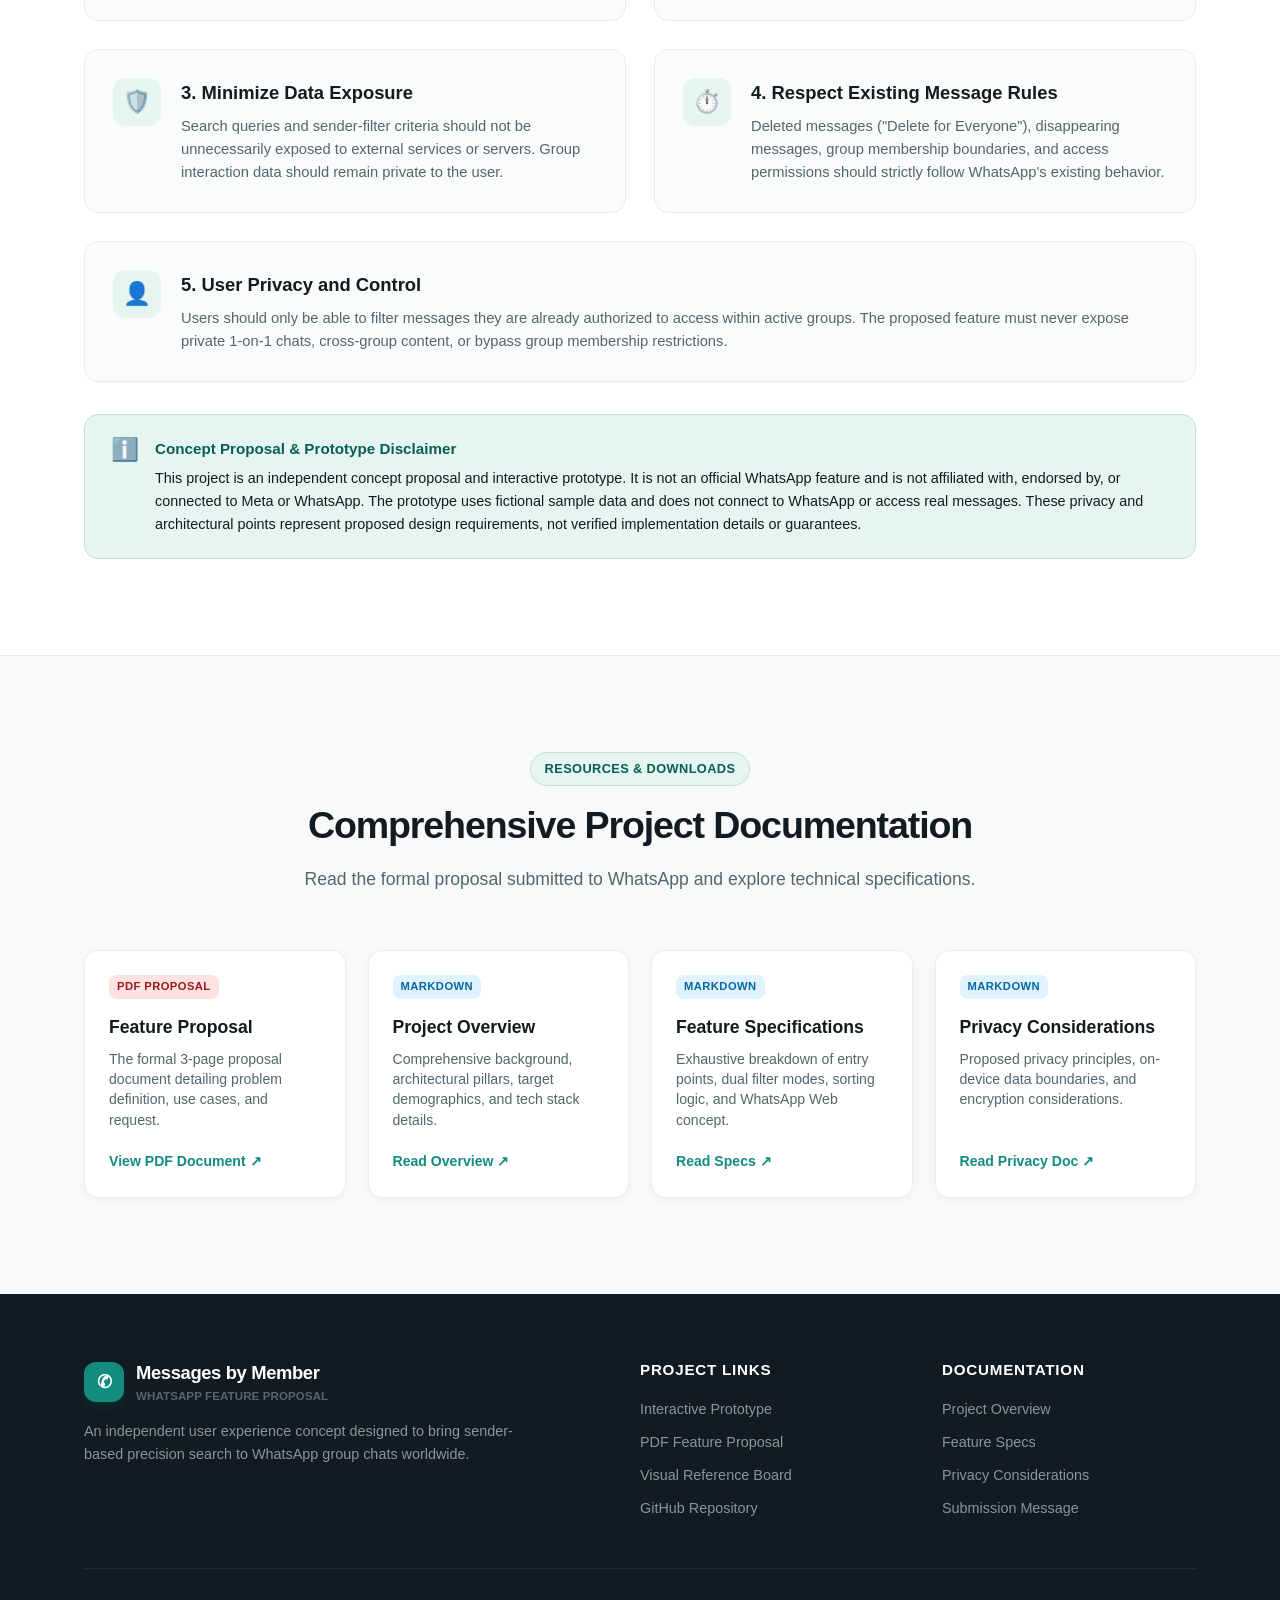
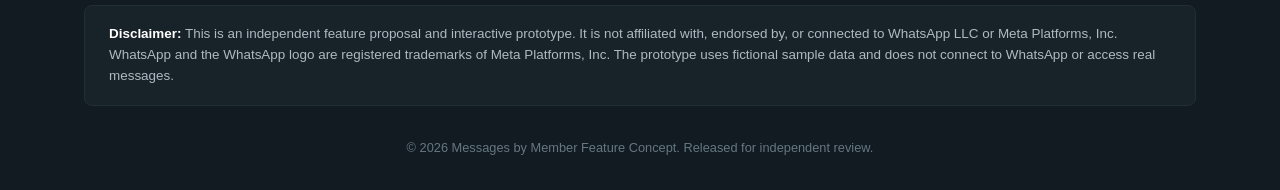
==== commit dc408fd8: "Improve privacy and security wording in project homepage" ====
--- a/index.html
+++ b/index.html
@@ -734,6 +734,41 @@
       line-height: 1.55;
     }
 
+    .privacy-card.full-width {
+      grid-column: 1 / -1;
+    }
+
+    .privacy-disclaimer {
+      margin-top: 32px;
+      padding: 22px 26px;
+      background: var(--wa-mint);
+      border: 1px solid var(--border-accent);
+      border-radius: var(--radius-md);
+      display: flex;
+      gap: 16px;
+      align-items: flex-start;
+    }
+
+    .privacy-disclaimer-icon {
+      font-size: 1.4rem;
+      color: var(--wa-teal-dark);
+      flex-shrink: 0;
+      line-height: 1.2;
+    }
+
+    .privacy-disclaimer-text strong {
+      display: block;
+      color: var(--wa-teal-dark);
+      font-size: 0.95rem;
+      margin-bottom: 6px;
+    }
+
+    .privacy-disclaimer-text p {
+      font-size: 0.9rem;
+      color: var(--text-main);
+      line-height: 1.6;
+    }
+
     /* ==========================================================================
        Section: Project Documentation
        ========================================================================== */
@@ -1076,8 +1111,8 @@
             <span>All Messages &amp; Files</span>
           </div>
           <div class="stat-item">
-            <strong>100% Client-Side</strong>
-            <span>E2EE Intact</span>
+            <strong>Privacy-First</strong>
+            <span>Proposed On-Device</span>
           </div>
           <div class="stat-item">
             <strong>Zero Friction</strong>
@@ -1320,10 +1355,10 @@
   <section class="section-padding privacy-section" id="privacy">
     <div class="container">
       <div class="section-header">
-        <span class="badge">Security &amp; Architecture</span>
-        <h2 class="section-title">Built with Privacy at the Core</h2>
+        <span class="badge">Privacy &amp; Security</span>
+        <h2 class="section-title">Privacy-Preserving Design Principles (Proposed)</h2>
         <p class="section-subtitle">
-          Designed to strictly preserve WhatsApp's end-to-end encryption standards and user privacy expectations.
+          These proposed design requirements outline how sender-based filtering should protect user privacy and respect WhatsApp's existing security architecture if implemented.
         </p>
       </div>
 
@@ -1331,9 +1366,19 @@
         <div class="privacy-card">
           <div class="privacy-icon">🔒</div>
           <div class="privacy-text">
-            <h4>End-to-End Encryption Untouched</h4>
+            <h4>1. Preserve End-to-End Encryption</h4>
             <p>
-              Filtering executes entirely on the local client device using already decrypted local SQLite records. Server infrastructure never receives search queries or sender filter criteria.
+              The proposed feature should not weaken or bypass WhatsApp's existing end-to-end encryption protections. Message contents must remain protected in transit and accessible only to authorized participants.
+            </p>
+          </div>
+        </div>
+
+        <div class="privacy-card">
+          <div class="privacy-icon">📱</div>
+          <div class="privacy-text">
+            <h4>2. Prefer On-Device Filtering</h4>
+            <p>
+              Where technically feasible, filtering should happen locally on messages already accessible to the user on their device, rather than querying external indexing infrastructure.
             </p>
           </div>
         </div>
@@ -1341,9 +1386,9 @@
         <div class="privacy-card">
           <div class="privacy-icon">🛡️</div>
           <div class="privacy-text">
-            <h4>Strict Group Permission Boundaries</h4>
+            <h4>3. Minimize Data Exposure</h4>
             <p>
-              Users can only filter messages within groups of which they are active members. Messages cannot leak across different groups or expose direct private chats.
+              Search queries and sender-filter criteria should not be unnecessarily exposed to external services or servers. Group interaction data should remain private to the user.
             </p>
           </div>
         </div>
@@ -1351,21 +1396,31 @@
         <div class="privacy-card">
           <div class="privacy-icon">⏱️</div>
           <div class="privacy-text">
-            <h4>Ephemeral &amp; Deleted Message Compliance</h4>
+            <h4>4. Respect Existing Message Rules</h4>
             <p>
-              Respects "Delete for Everyone" and disappearing message timers immediately. Deleted or expired content is never retained in filtered lists.
+              Deleted messages ("Delete for Everyone"), disappearing messages, group membership boundaries, and access permissions should strictly follow WhatsApp's existing behavior.
             </p>
           </div>
         </div>
 
-        <div class="privacy-card">
-          <div class="privacy-icon">📱</div>
+        <div class="privacy-card full-width">
+          <div class="privacy-icon">👤</div>
           <div class="privacy-text">
-            <h4>Synthetic Sample Data</h4>
+            <h4>5. User Privacy and Control</h4>
             <p>
-              The accompanying prototype runs 100% in your local browser sandbox using fictional sample people and messages. It does not connect to real WhatsApp servers or access live accounts.
+              Users should only be able to filter messages they are already authorized to access within active groups. The proposed feature must never expose private 1-on-1 chats, cross-group content, or bypass group membership restrictions.
             </p>
           </div>
+        </div>
+      </div>
+
+      <div class="privacy-disclaimer">
+        <div class="privacy-disclaimer-icon">ℹ️</div>
+        <div class="privacy-disclaimer-text">
+          <strong>Concept Proposal &amp; Prototype Disclaimer</strong>
+          <p>
+            This project is an independent concept proposal and interactive prototype. It is not an official WhatsApp feature and is not affiliated with, endorsed by, or connected to Meta or WhatsApp. The prototype uses fictional sample data and does not connect to WhatsApp or access real messages. These privacy and architectural points represent proposed design requirements, not verified implementation details or guarantees.
+          </p>
         </div>
       </div>
     </div>
@@ -1412,8 +1467,8 @@
         <!-- Doc 4 -->
         <a href="docs/privacy-considerations.md" class="doc-card">
           <span class="doc-badge md">Markdown</span>
-          <h4>Privacy Analysis</h4>
-          <p>Deep-dive into client-side query indexing, Signal Protocol compatibility, and permission boundaries.</p>
+          <h4>Privacy Considerations</h4>
+          <p>Proposed privacy principles, on-device data boundaries, and encryption considerations.</p>
           <span class="doc-link">Read Privacy Doc ↗</span>
         </a>
       </div>
@@ -1461,7 +1516,7 @@
       </div>
 
       <div class="footer-disclaimer">
-        <strong>Disclaimer:</strong> This is an independent feature suggestion and prototype. It is not affiliated with, endorsed by, or officially connected to WhatsApp LLC or Meta Platforms, Inc. WhatsApp and the WhatsApp logo are registered trademarks of Meta Platforms, Inc.
+        <strong>Disclaimer:</strong> This is an independent feature proposal and interactive prototype. It is not affiliated with, endorsed by, or connected to WhatsApp LLC or Meta Platforms, Inc. WhatsApp and the WhatsApp logo are registered trademarks of Meta Platforms, Inc. The prototype uses fictional sample data and does not connect to WhatsApp or access real messages.
       </div>
 
       <div class="footer-bottom">
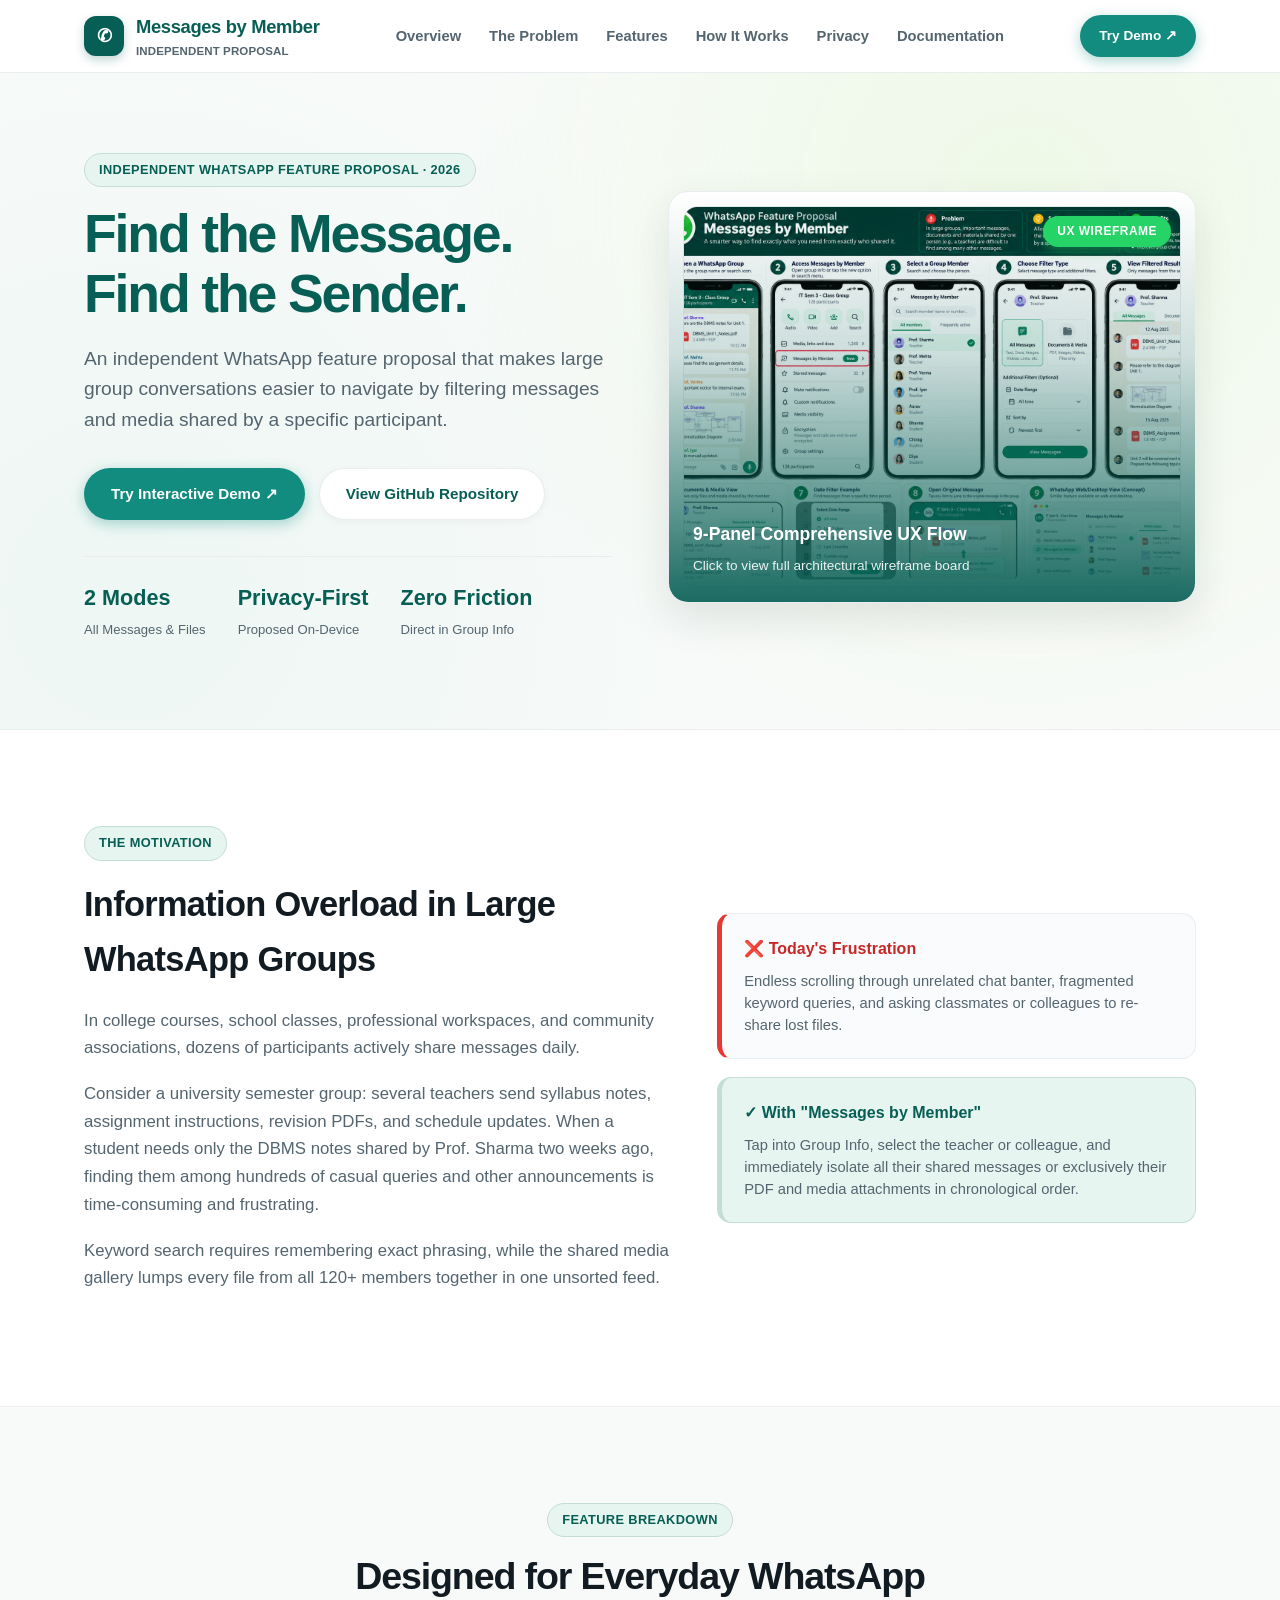
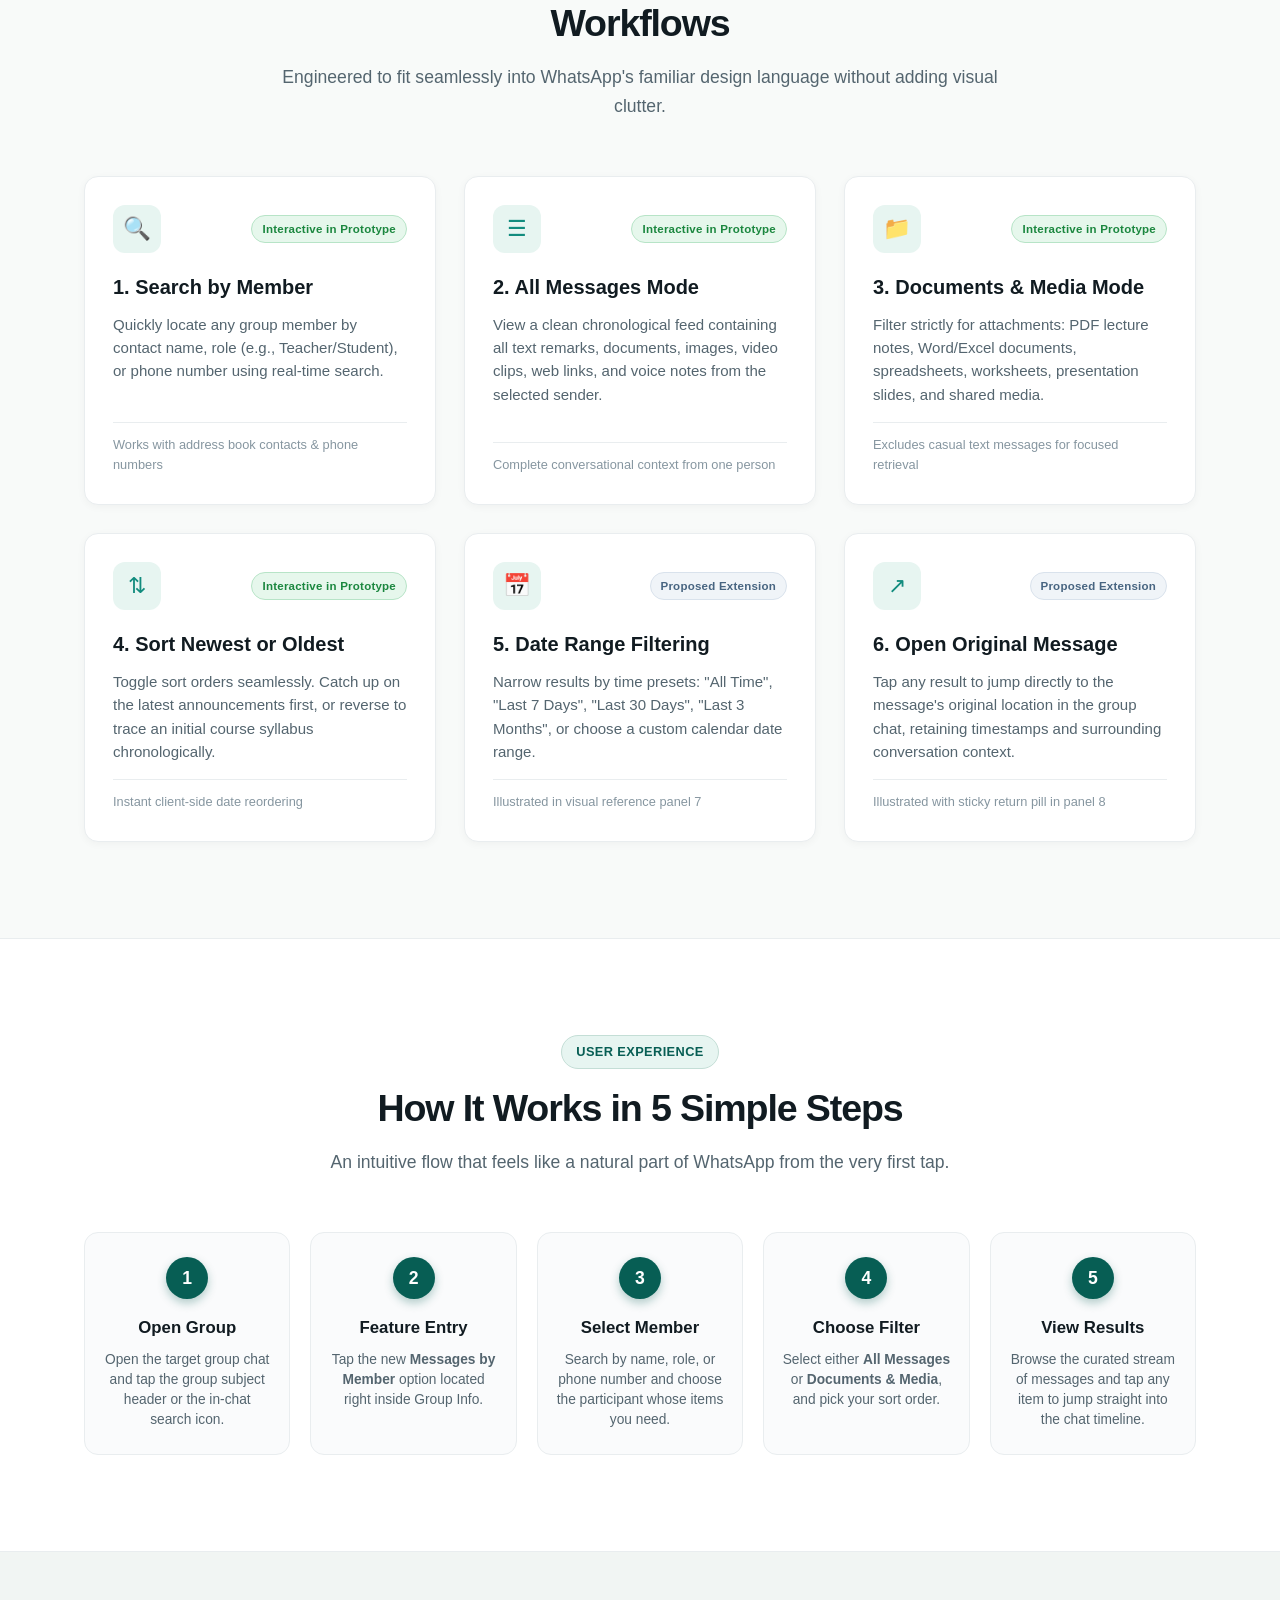
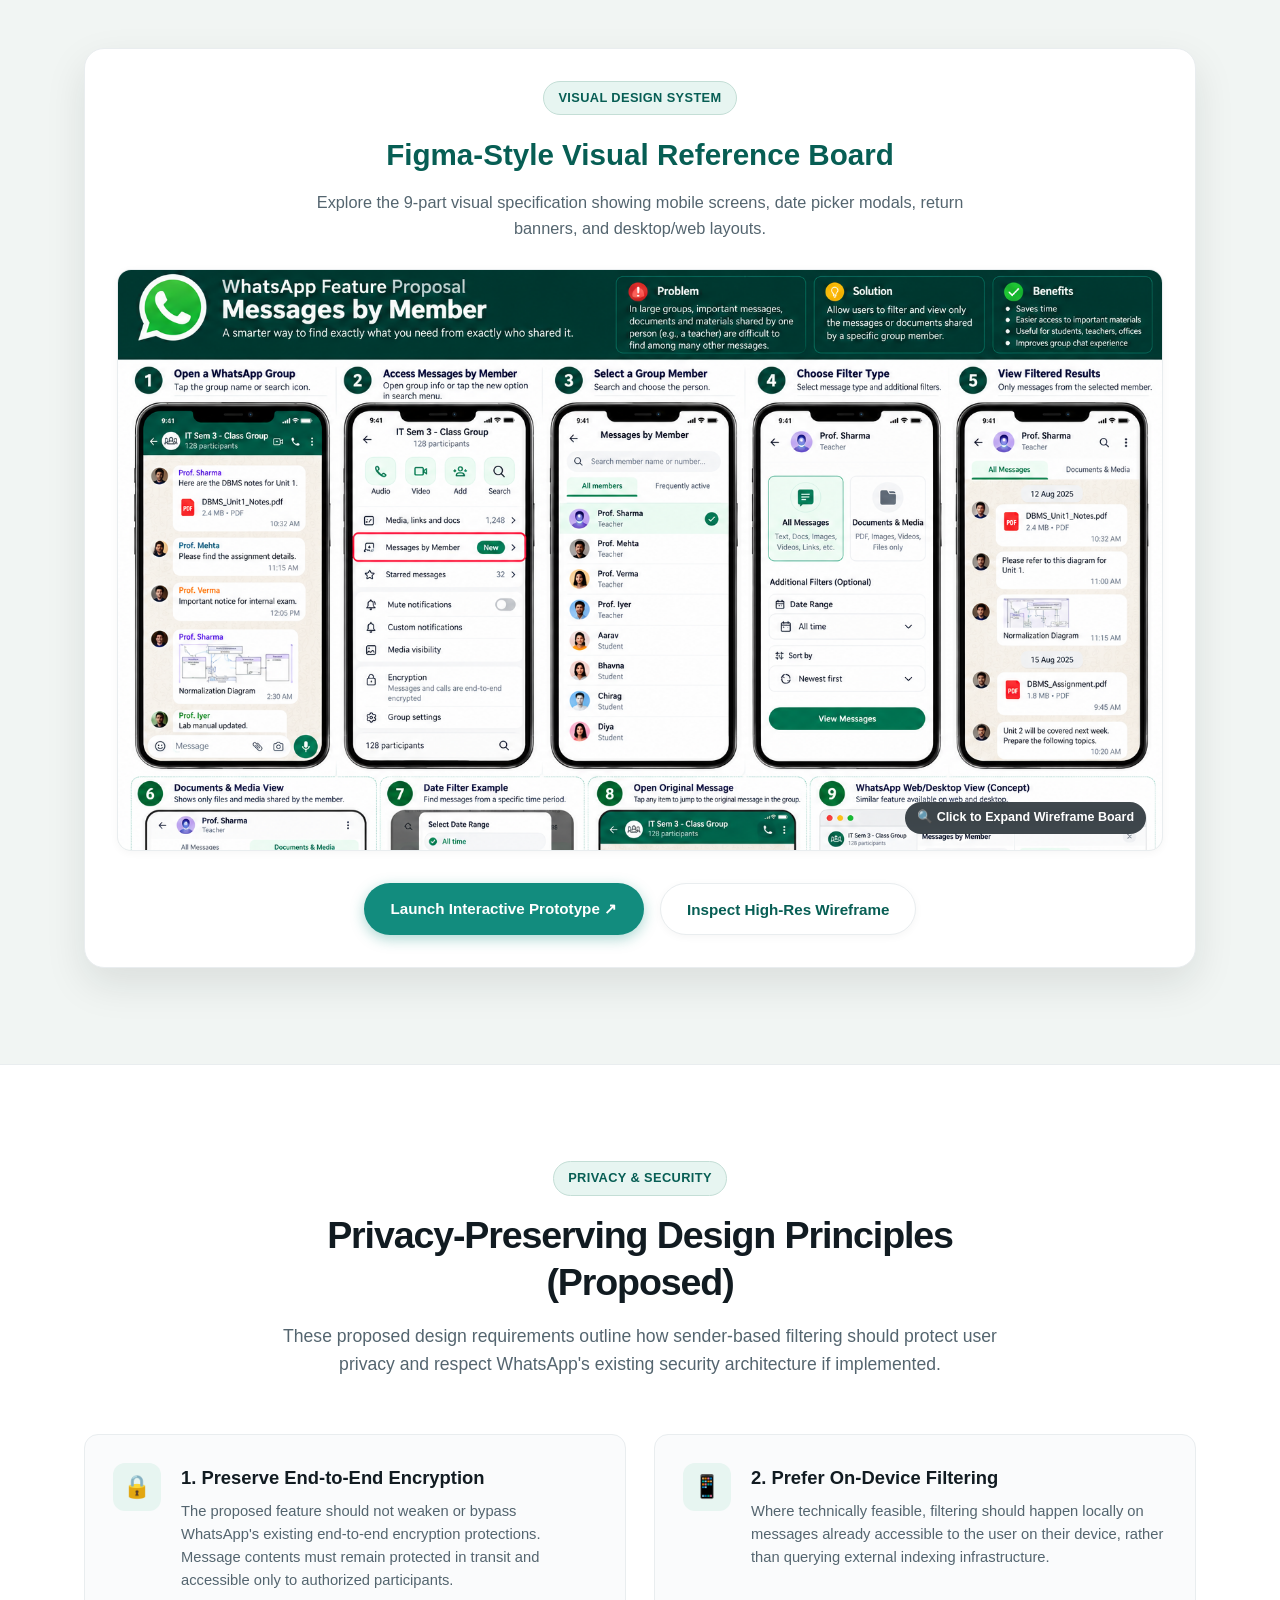
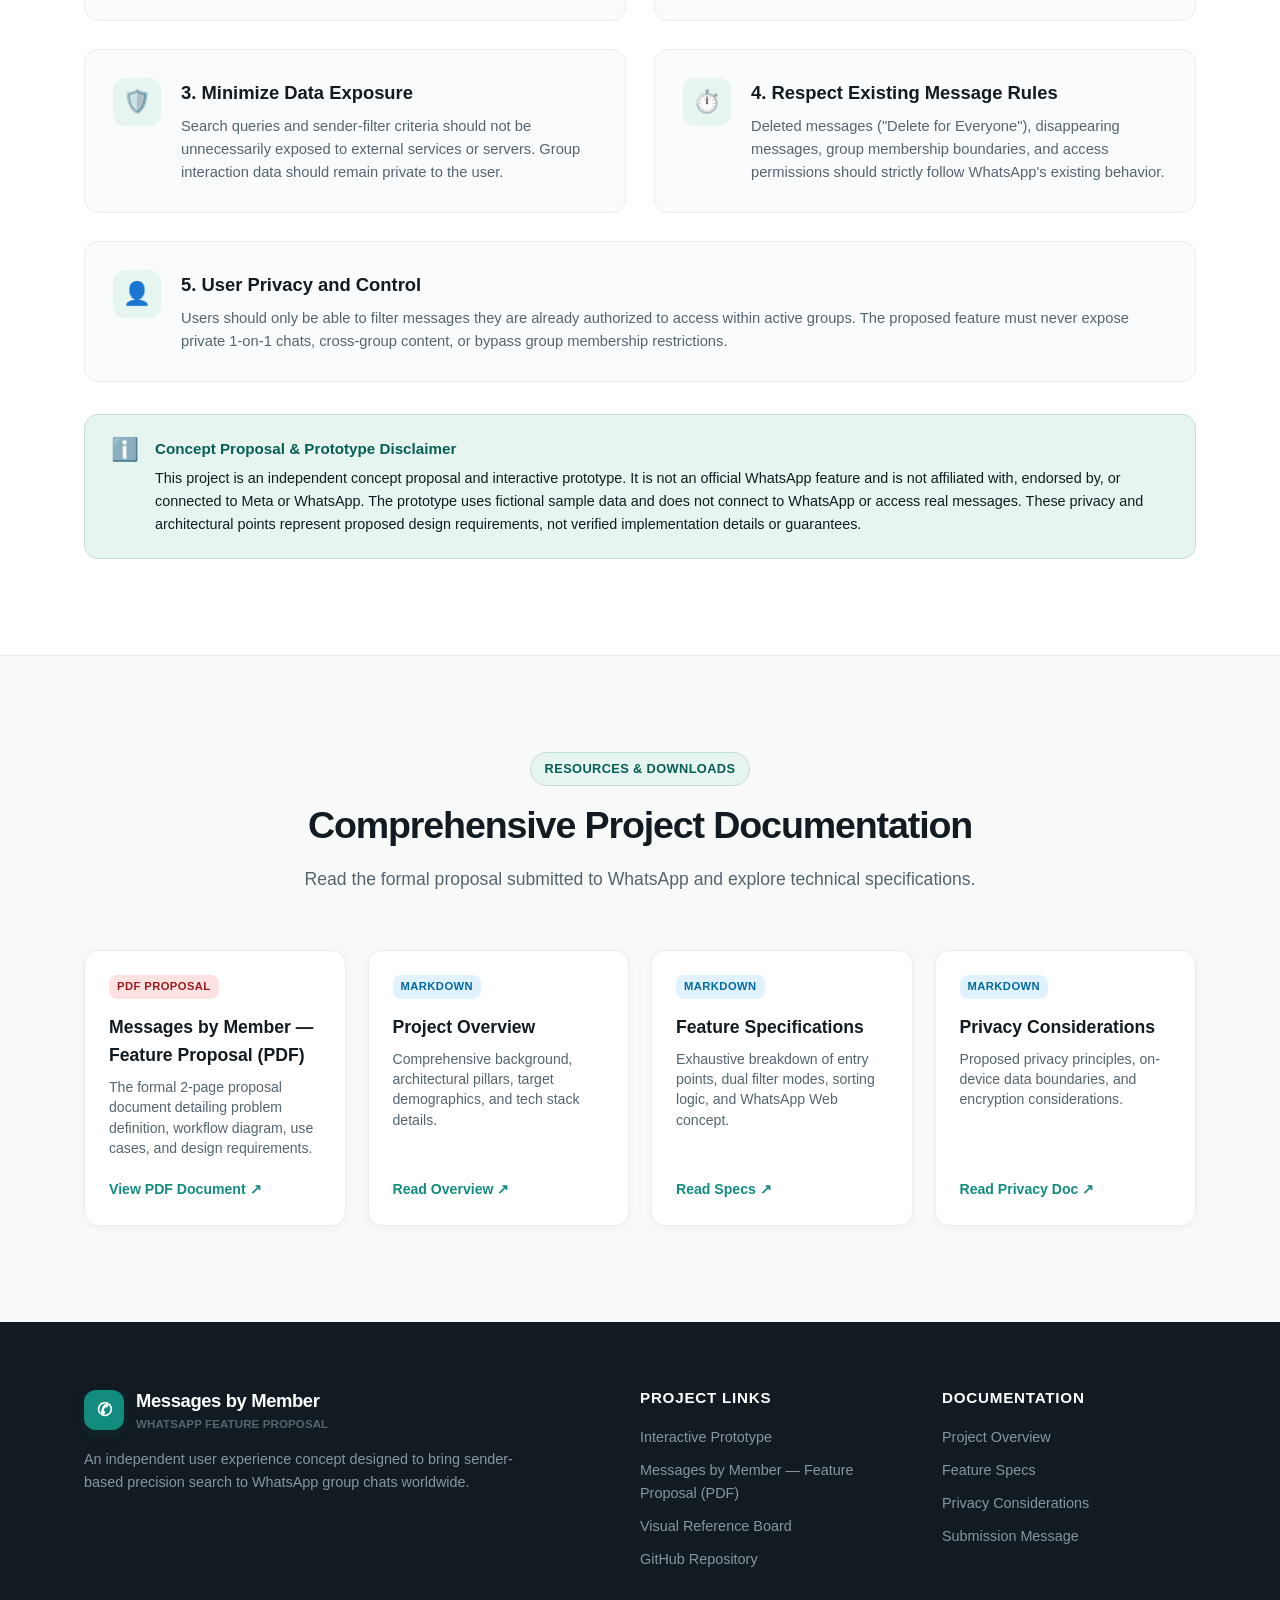
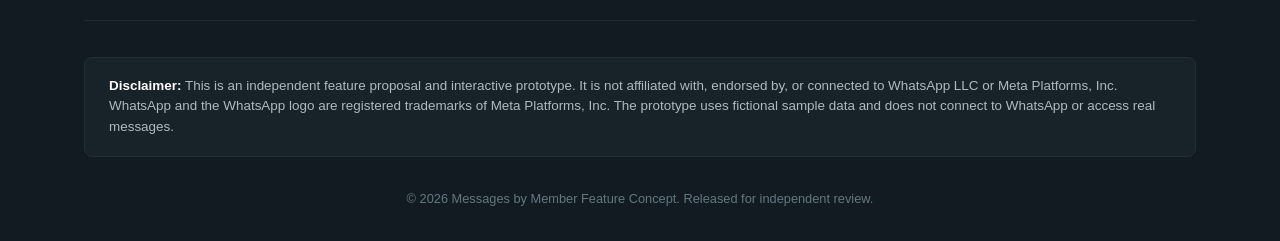
==== commit e1e412fd: "Publish improved Messages by Member feature proposal v2" ====
--- a/index.html
+++ b/index.html
@@ -1441,10 +1441,10 @@
 
       <div class="docs-grid">
         <!-- Doc 1 -->
-        <a href="proposal/Messages_by_Member_Feature_Proposal.pdf" target="_blank" class="doc-card">
+        <a href="proposal/Messages_by_Member_Feature_Proposal_v2.pdf" target="_blank" class="doc-card">
           <span class="doc-badge pdf">PDF Proposal</span>
-          <h4>Feature Proposal</h4>
-          <p>The formal 3-page proposal document detailing problem definition, use cases, and request.</p>
+          <h4>Messages by Member — Feature Proposal (PDF)</h4>
+          <p>The formal 2-page proposal document detailing problem definition, workflow diagram, use cases, and design requirements.</p>
           <span class="doc-link">View PDF Document ↗</span>
         </a>
 
@@ -1498,7 +1498,7 @@
           <h5>Project Links</h5>
           <ul>
             <li><a href="prototype/">Interactive Prototype</a></li>
-            <li><a href="proposal/Messages_by_Member_Feature_Proposal.pdf" target="_blank">PDF Feature Proposal</a></li>
+            <li><a href="proposal/Messages_by_Member_Feature_Proposal_v2.pdf" target="_blank">Messages by Member — Feature Proposal (PDF)</a></li>
             <li><a href="design/visual-reference.png" target="_blank">Visual Reference Board</a></li>
             <li><a href="https://github.com/Dev24100/WhatsApp-Messages-by-Member" target="_blank" rel="noopener noreferrer">GitHub Repository</a></li>
           </ul>
